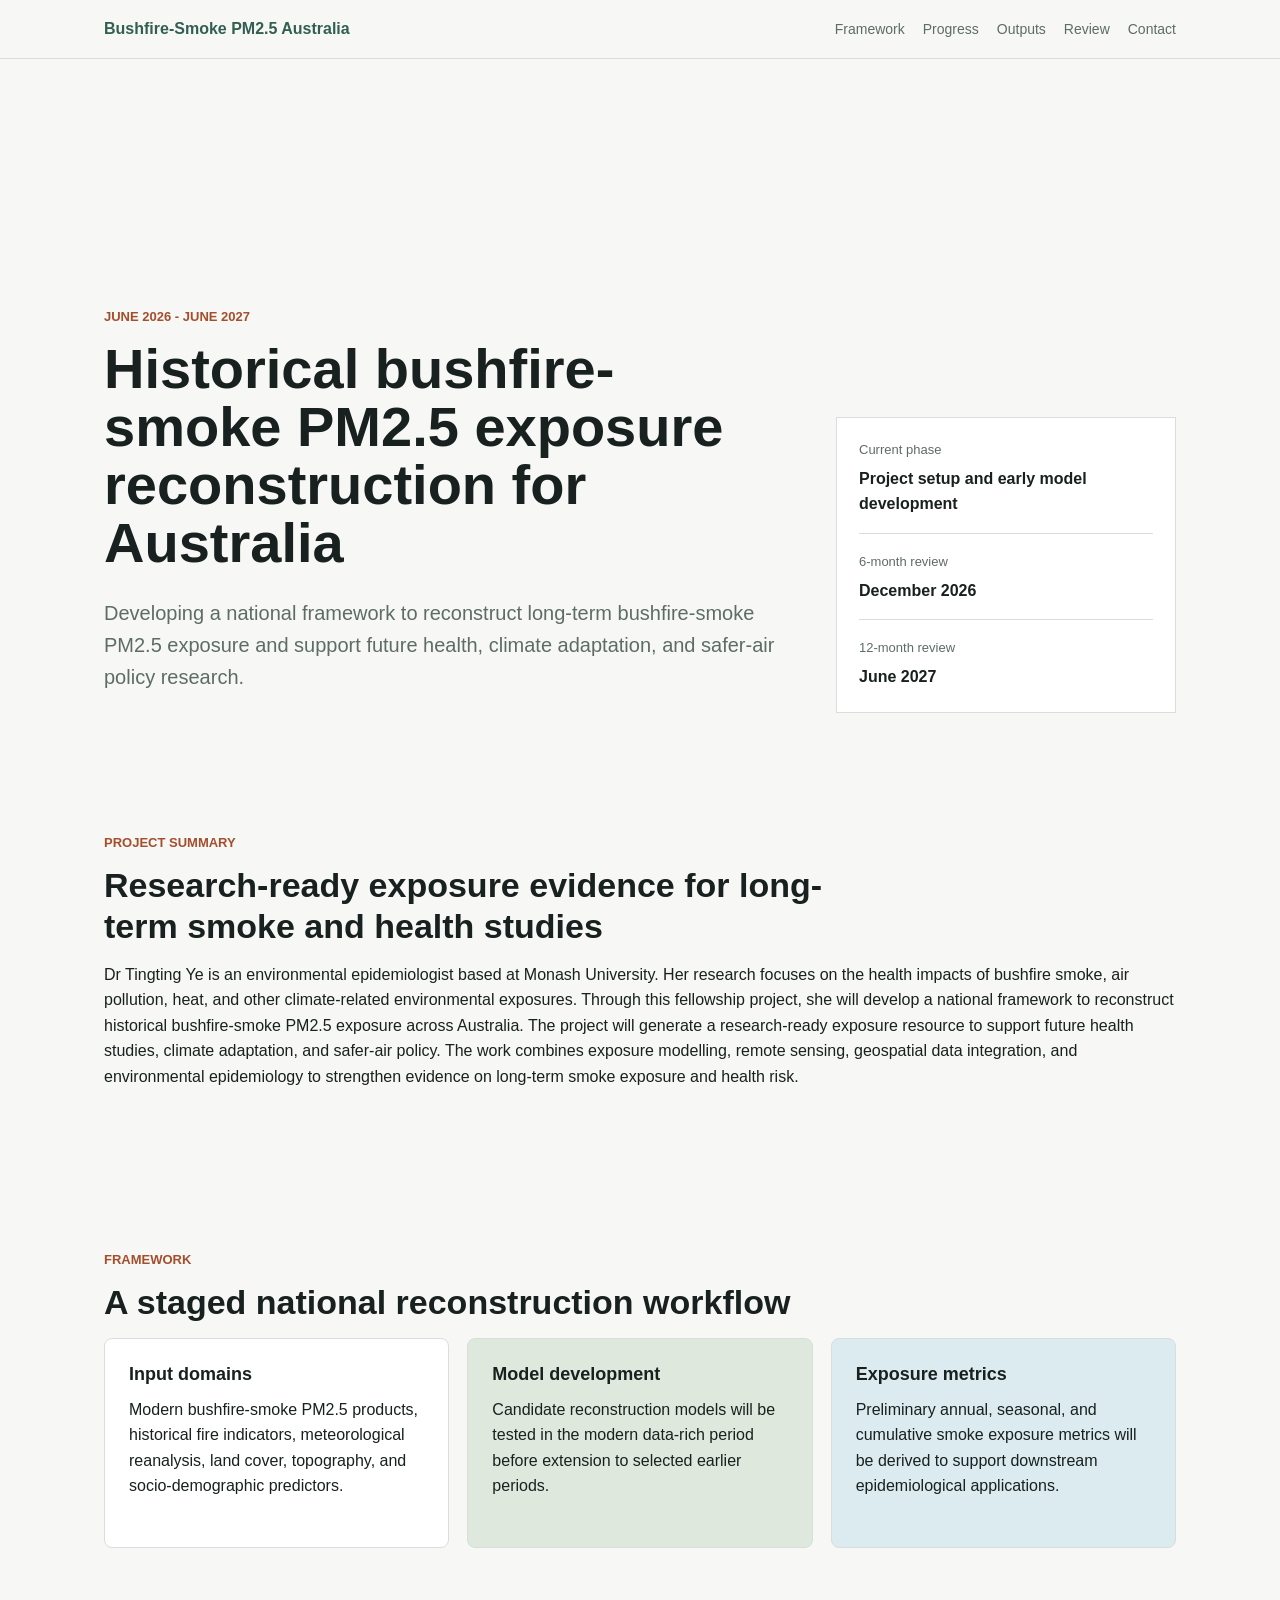
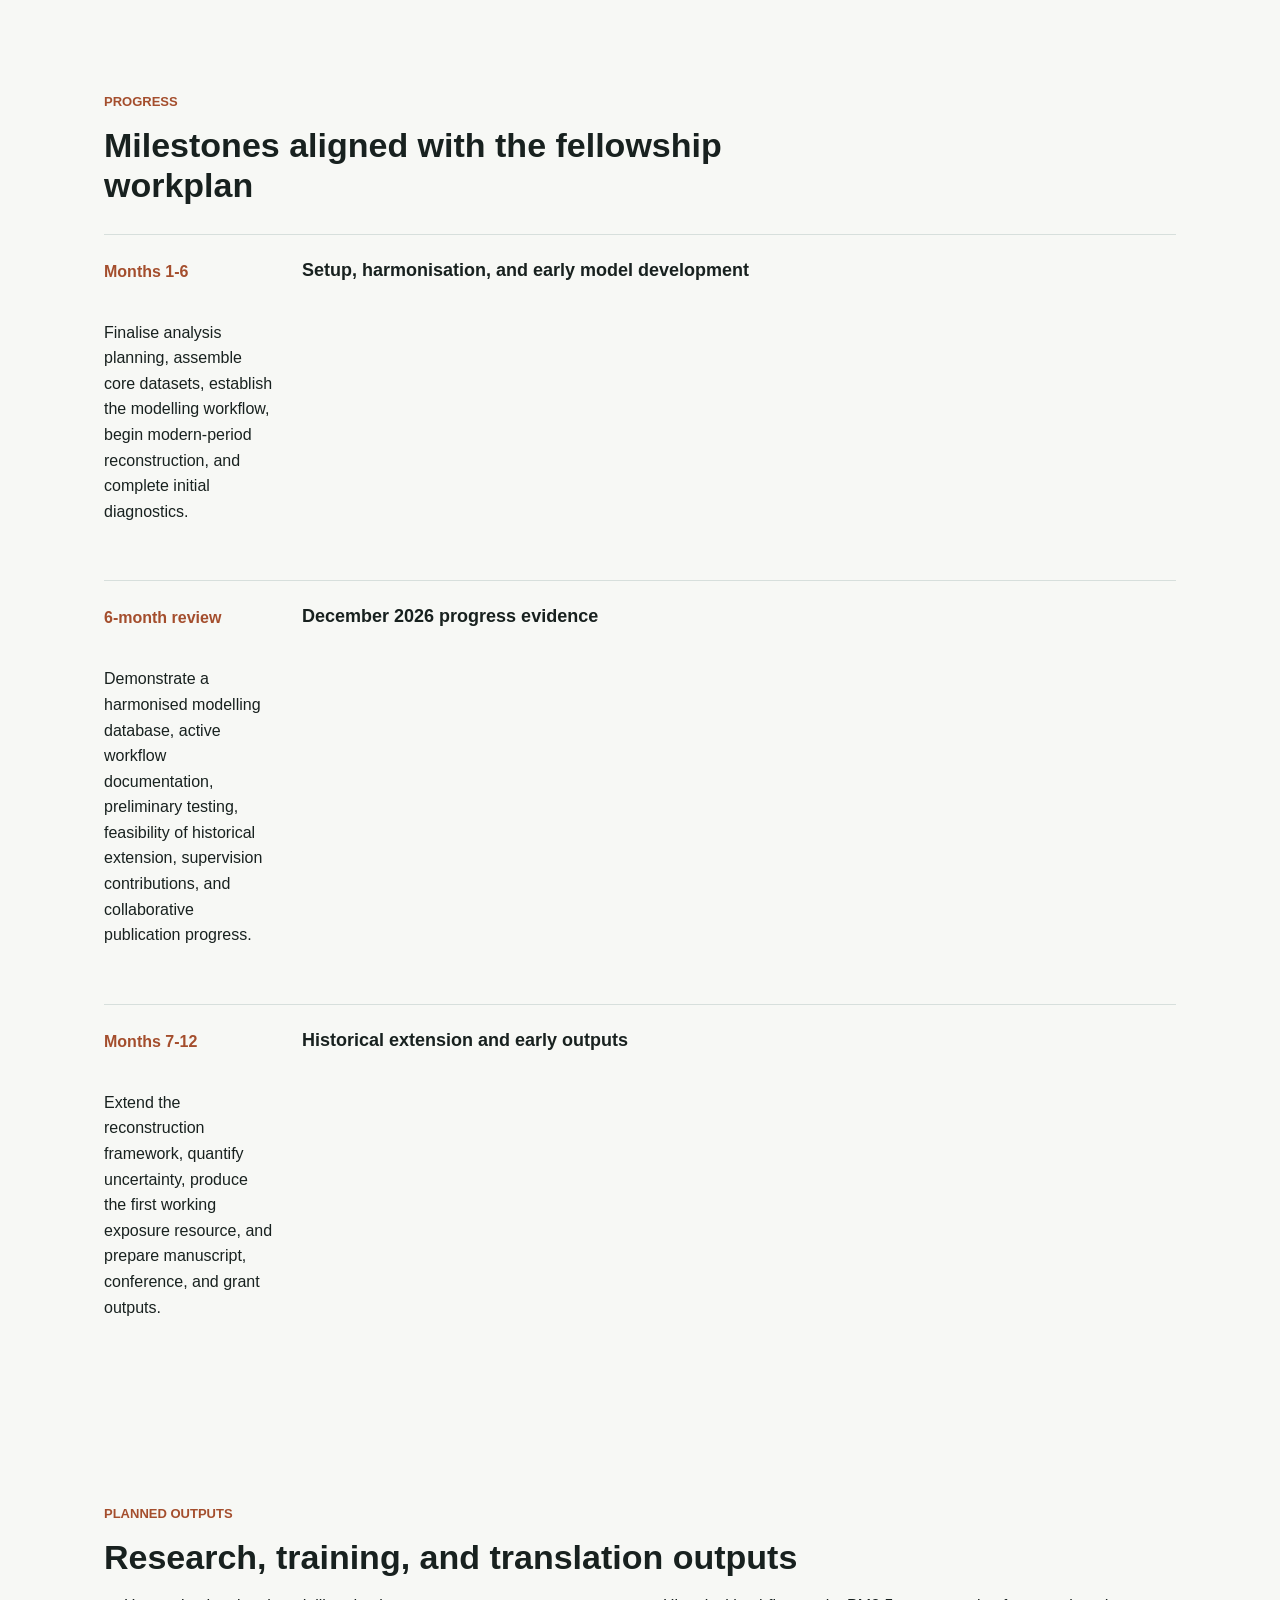
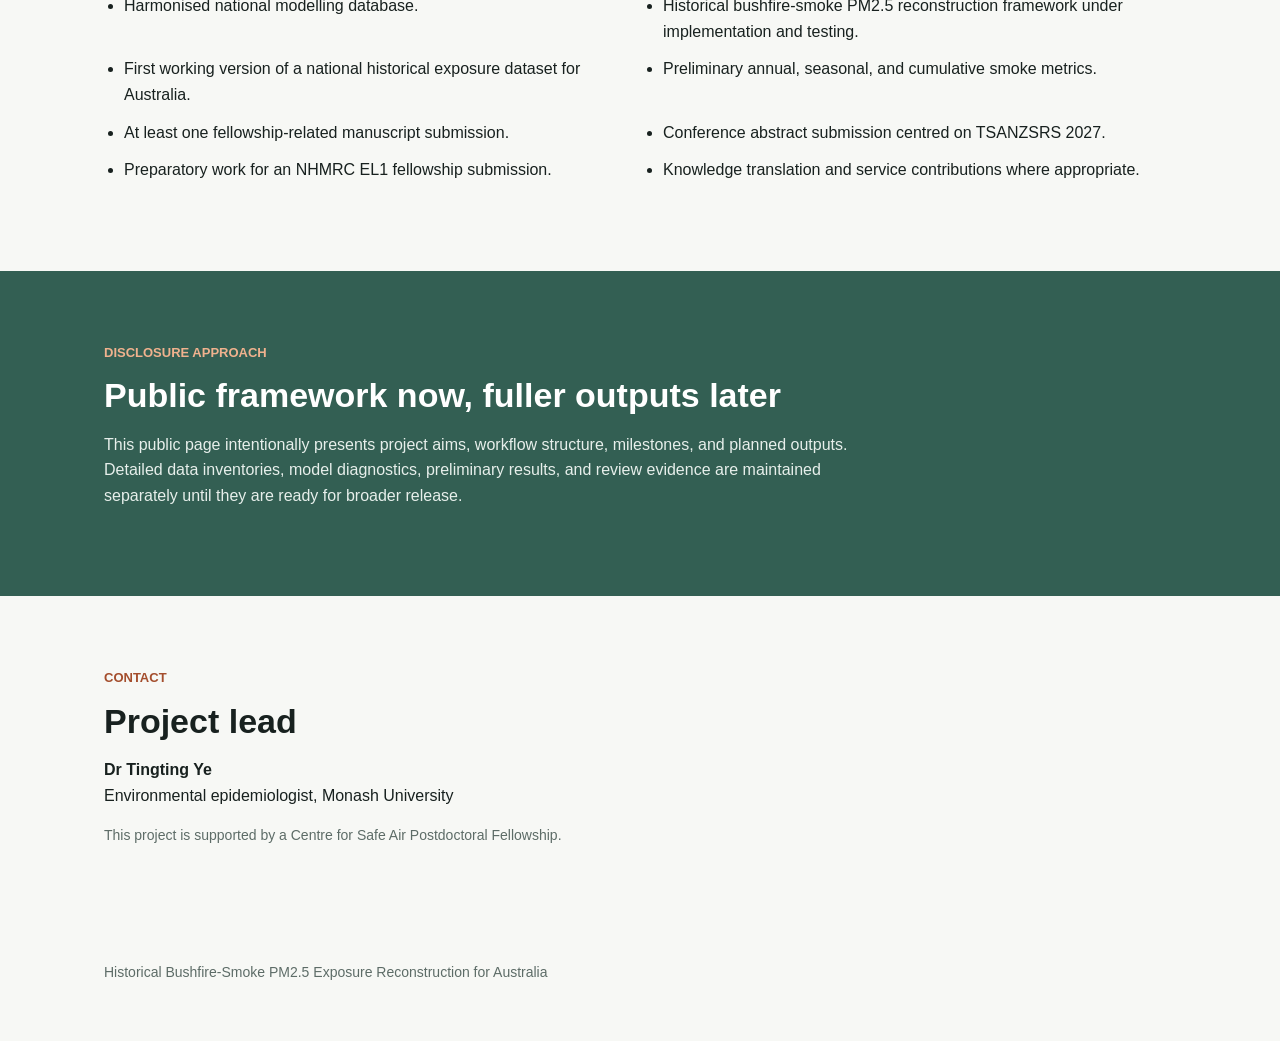
==== index.html @ cd0ac749 "Create project website" ====
<!doctype html>
<html lang="en">
<head>
  <meta charset="utf-8">
  <meta name="viewport" content="width=device-width, initial-scale=1">
  <title>Historical Bushfire-Smoke PM2.5 Exposure Reconstruction for Australia</title>
  <meta name="description" content="A research project developing a national framework for reconstructing historical bushfire-smoke PM2.5 exposure across Australia.">
  <link rel="stylesheet" href="style.css">
</head>
<body>
  <header class="site-header">
    <nav class="nav" aria-label="Main navigation">
      <a class="brand" href="#top">Bushfire-Smoke PM2.5 Australia</a>
      <div class="nav-links">
        <a href="#framework">Framework</a>
        <a href="#progress">Progress</a>
        <a href="#outputs">Outputs</a>
        <a href="#review">Review</a>
        <a href="#contact">Contact</a>
      </div>
    </nav>
  </header>

  <main id="top">
    <section class="hero">
      <div class="hero-copy">
        <p class="eyebrow">June 2026 - June 2027</p>
        <h1>Historical bushfire-smoke PM2.5 exposure reconstruction for Australia</h1>
        <p class="lead">Developing a national framework to reconstruct long-term bushfire-smoke PM2.5 exposure and support future health, climate adaptation, and safer-air policy research.</p>
      </div>
      <aside class="status-panel" aria-label="Project status">
        <div>
          <span class="status-label">Current phase</span>
          <strong>Project setup and early model development</strong>
        </div>
        <div>
          <span class="status-label">6-month review</span>
          <strong>December 2026</strong>
        </div>
        <div>
          <span class="status-label">12-month review</span>
          <strong>June 2027</strong>
        </div>
      </aside>
    </section>

    <section class="section" id="summary">
      <div class="section-heading">
        <p class="eyebrow">Project Summary</p>
        <h2>Research-ready exposure evidence for long-term smoke and health studies</h2>
      </div>
      <p>Dr Tingting Ye is an environmental epidemiologist based at Monash University. Her research focuses on the health impacts of bushfire smoke, air pollution, heat, and other climate-related environmental exposures. Through this fellowship project, she will develop a national framework to reconstruct historical bushfire-smoke PM2.5 exposure across Australia. The project will generate a research-ready exposure resource to support future health studies, climate adaptation, and safer-air policy. The work combines exposure modelling, remote sensing, geospatial data integration, and environmental epidemiology to strengthen evidence on long-term smoke exposure and health risk.</p>
    </section>

    <section class="section split" id="framework">
      <div class="section-heading">
        <p class="eyebrow">Framework</p>
        <h2>A staged national reconstruction workflow</h2>
      </div>
      <div class="grid three">
        <article class="card">
          <h3>Input domains</h3>
          <p>Modern bushfire-smoke PM2.5 products, historical fire indicators, meteorological reanalysis, land cover, topography, and socio-demographic predictors.</p>
        </article>
        <article class="card">
          <h3>Model development</h3>
          <p>Candidate reconstruction models will be tested in the modern data-rich period before extension to selected earlier periods.</p>
        </article>
        <article class="card">
          <h3>Exposure metrics</h3>
          <p>Preliminary annual, seasonal, and cumulative smoke exposure metrics will be derived to support downstream epidemiological applications.</p>
        </article>
      </div>
    </section>

    <section class="section" id="progress">
      <div class="section-heading">
        <p class="eyebrow">Progress</p>
        <h2>Milestones aligned with the fellowship workplan</h2>
      </div>
      <div class="timeline">
        <div class="timeline-item">
          <span>Months 1-6</span>
          <h3>Setup, harmonisation, and early model development</h3>
          <p>Finalise analysis planning, assemble core datasets, establish the modelling workflow, begin modern-period reconstruction, and complete initial diagnostics.</p>
        </div>
        <div class="timeline-item">
          <span>6-month review</span>
          <h3>December 2026 progress evidence</h3>
          <p>Demonstrate a harmonised modelling database, active workflow documentation, preliminary testing, feasibility of historical extension, supervision contributions, and collaborative publication progress.</p>
        </div>
        <div class="timeline-item">
          <span>Months 7-12</span>
          <h3>Historical extension and early outputs</h3>
          <p>Extend the reconstruction framework, quantify uncertainty, produce the first working exposure resource, and prepare manuscript, conference, and grant outputs.</p>
        </div>
      </div>
    </section>

    <section class="section" id="outputs">
      <div class="section-heading">
        <p class="eyebrow">Planned Outputs</p>
        <h2>Research, training, and translation outputs</h2>
      </div>
      <ul class="output-list">
        <li>Harmonised national modelling database.</li>
        <li>Historical bushfire-smoke PM2.5 reconstruction framework under implementation and testing.</li>
        <li>First working version of a national historical exposure dataset for Australia.</li>
        <li>Preliminary annual, seasonal, and cumulative smoke metrics.</li>
        <li>At least one fellowship-related manuscript submission.</li>
        <li>Conference abstract submission centred on TSANZSRS 2027.</li>
        <li>Preparatory work for an NHMRC EL1 fellowship submission.</li>
        <li>Knowledge translation and service contributions where appropriate.</li>
      </ul>
    </section>

    <section class="section notice" id="review">
      <div>
        <p class="eyebrow">Disclosure Approach</p>
        <h2>Public framework now, fuller outputs later</h2>
        <p>This public page intentionally presents project aims, workflow structure, milestones, and planned outputs. Detailed data inventories, model diagnostics, preliminary results, and review evidence are maintained separately until they are ready for broader release.</p>
      </div>
    </section>

    <section class="section" id="contact">
      <div class="section-heading">
        <p class="eyebrow">Contact</p>
        <h2>Project lead</h2>
      </div>
      <p><strong>Dr Tingting Ye</strong><br>Environmental epidemiologist, Monash University</p>
      <p class="small">This project is supported by a Centre for Safe Air Postdoctoral Fellowship.</p>
    </section>
  </main>

  <footer class="footer">
    <p>Historical Bushfire-Smoke PM2.5 Exposure Reconstruction for Australia</p>
  </footer>
</body>
</html>
---- style.css ----
:root {
  --ink: #18211f;
  --muted: #5d6c67;
  --line: #d7dfdc;
  --paper: #f7f8f5;
  --white: #ffffff;
  --moss: #335f53;
  --rust: #a44e2d;
  --sky: #dcebef;
  --sage: #dfe8dc;
}

* {
  box-sizing: border-box;
}

html {
  scroll-behavior: smooth;
}

body {
  margin: 0;
  font-family: Arial, Helvetica, sans-serif;
  color: var(--ink);
  background: var(--paper);
  line-height: 1.6;
}

a {
  color: inherit;
  text-decoration: none;
}

.site-header {
  position: sticky;
  top: 0;
  z-index: 10;
  background: rgba(247, 248, 245, 0.94);
  border-bottom: 1px solid var(--line);
}

.nav {
  max-width: 1120px;
  margin: 0 auto;
  padding: 16px 24px;
  display: flex;
  align-items: center;
  justify-content: space-between;
  gap: 24px;
}

.brand {
  font-weight: 700;
  color: var(--moss);
}

.nav-links {
  display: flex;
  gap: 18px;
  color: var(--muted);
  font-size: 14px;
}

.nav-links a:hover {
  color: var(--ink);
}

.hero {
  max-width: 1120px;
  min-height: 78vh;
  margin: 0 auto;
  padding: 96px 24px 48px;
  display: grid;
  grid-template-columns: minmax(0, 1fr) 340px;
  gap: 48px;
  align-items: end;
}

.hero-copy {
  max-width: 760px;
}

.eyebrow {
  margin: 0 0 12px;
  color: var(--rust);
  font-size: 13px;
  font-weight: 700;
  letter-spacing: 0;
  text-transform: uppercase;
}

h1,
h2,
h3,
p {
  margin-top: 0;
}

h1 {
  margin-bottom: 24px;
  font-size: 56px;
  line-height: 1.04;
  letter-spacing: 0;
}

h2 {
  margin-bottom: 16px;
  font-size: 34px;
  line-height: 1.18;
  letter-spacing: 0;
}

h3 {
  margin-bottom: 10px;
  font-size: 18px;
  line-height: 1.28;
  letter-spacing: 0;
}

.lead {
  max-width: 720px;
  color: var(--muted);
  font-size: 20px;
}

.status-panel {
  border: 1px solid var(--line);
  background: var(--white);
  padding: 22px;
  display: grid;
  gap: 18px;
}

.status-panel div {
  padding-bottom: 16px;
  border-bottom: 1px solid var(--line);
}

.status-panel div:last-child {
  padding-bottom: 0;
  border-bottom: 0;
}

.status-label {
  display: block;
  margin-bottom: 5px;
  color: var(--muted);
  font-size: 13px;
}

.section {
  max-width: 1120px;
  margin: 0 auto;
  padding: 72px 24px;
}

.section-heading {
  max-width: 720px;
}

.grid {
  display: grid;
  gap: 18px;
}

.three {
  grid-template-columns: repeat(3, minmax(0, 1fr));
}

.card {
  min-height: 210px;
  padding: 24px;
  background: var(--white);
  border: 1px solid var(--line);
  border-radius: 8px;
}

.card:nth-child(2) {
  background: var(--sage);
}

.card:nth-child(3) {
  background: var(--sky);
}

.timeline {
  display: grid;
  gap: 16px;
  margin-top: 28px;
}

.timeline-item {
  display: grid;
  grid-template-columns: 170px minmax(0, 1fr);
  gap: 28px;
  padding: 24px 0;
  border-top: 1px solid var(--line);
}

.timeline-item span {
  color: var(--rust);
  font-weight: 700;
}

.output-list {
  display: grid;
  grid-template-columns: repeat(2, minmax(0, 1fr));
  gap: 12px 26px;
  padding-left: 20px;
}

.notice {
  max-width: none;
  background: var(--moss);
  color: var(--white);
}

.notice > div {
  max-width: 1120px;
  margin: 0 auto;
  padding: 0 24px;
}

.notice .eyebrow {
  color: #f0b28e;
}

.notice p {
  max-width: 760px;
  color: #e7efeb;
}

.small {
  color: var(--muted);
  font-size: 14px;
}

.footer {
  max-width: 1120px;
  margin: 0 auto;
  padding: 28px 24px 44px;
  color: var(--muted);
  font-size: 14px;
}

@media (max-width: 820px) {
  .nav {
    align-items: flex-start;
    flex-direction: column;
  }

  .nav-links {
    flex-wrap: wrap;
  }

  .hero {
    min-height: auto;
    grid-template-columns: 1fr;
    padding-top: 64px;
  }

  h1 {
    font-size: 38px;
  }

  h2 {
    font-size: 28px;
  }

  .lead {
    font-size: 18px;
  }

  .three,
  .output-list {
    grid-template-columns: 1fr;
  }

  .timeline-item {
    grid-template-columns: 1fr;
    gap: 8px;
  }
}
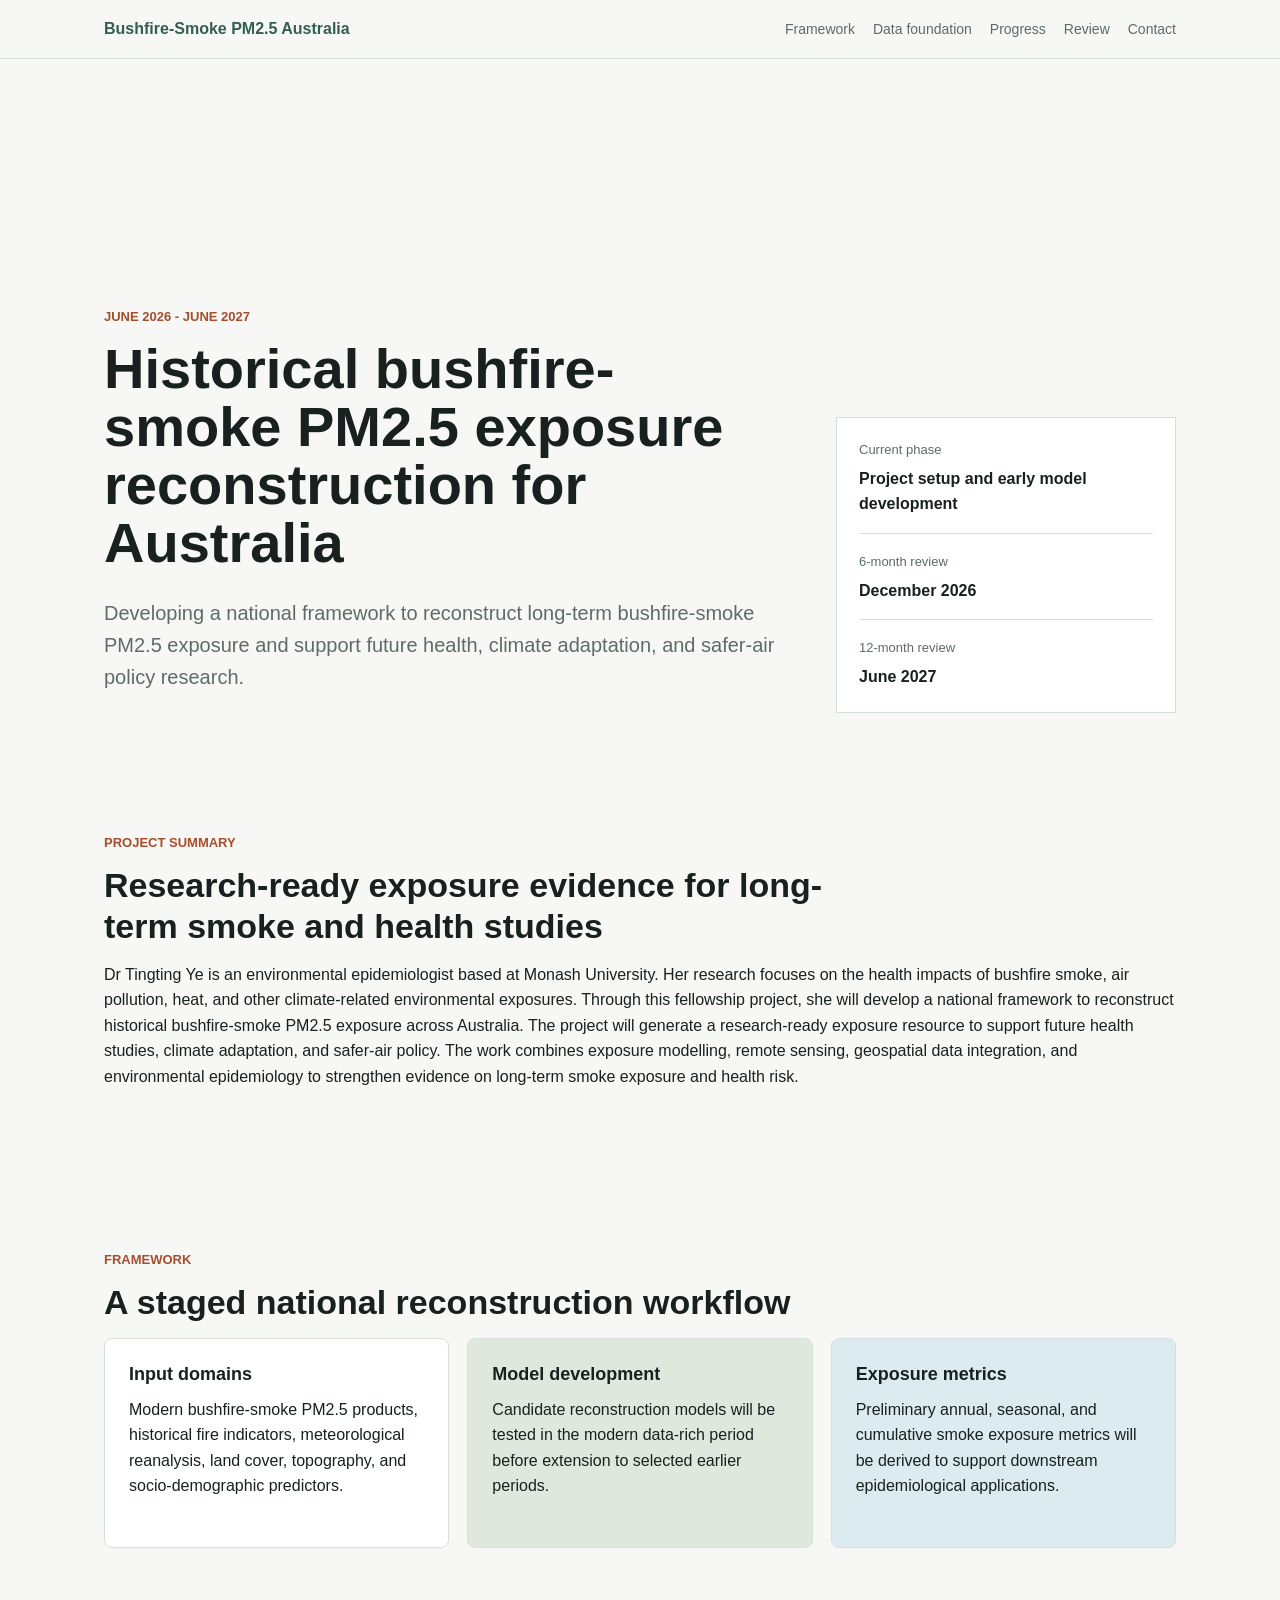
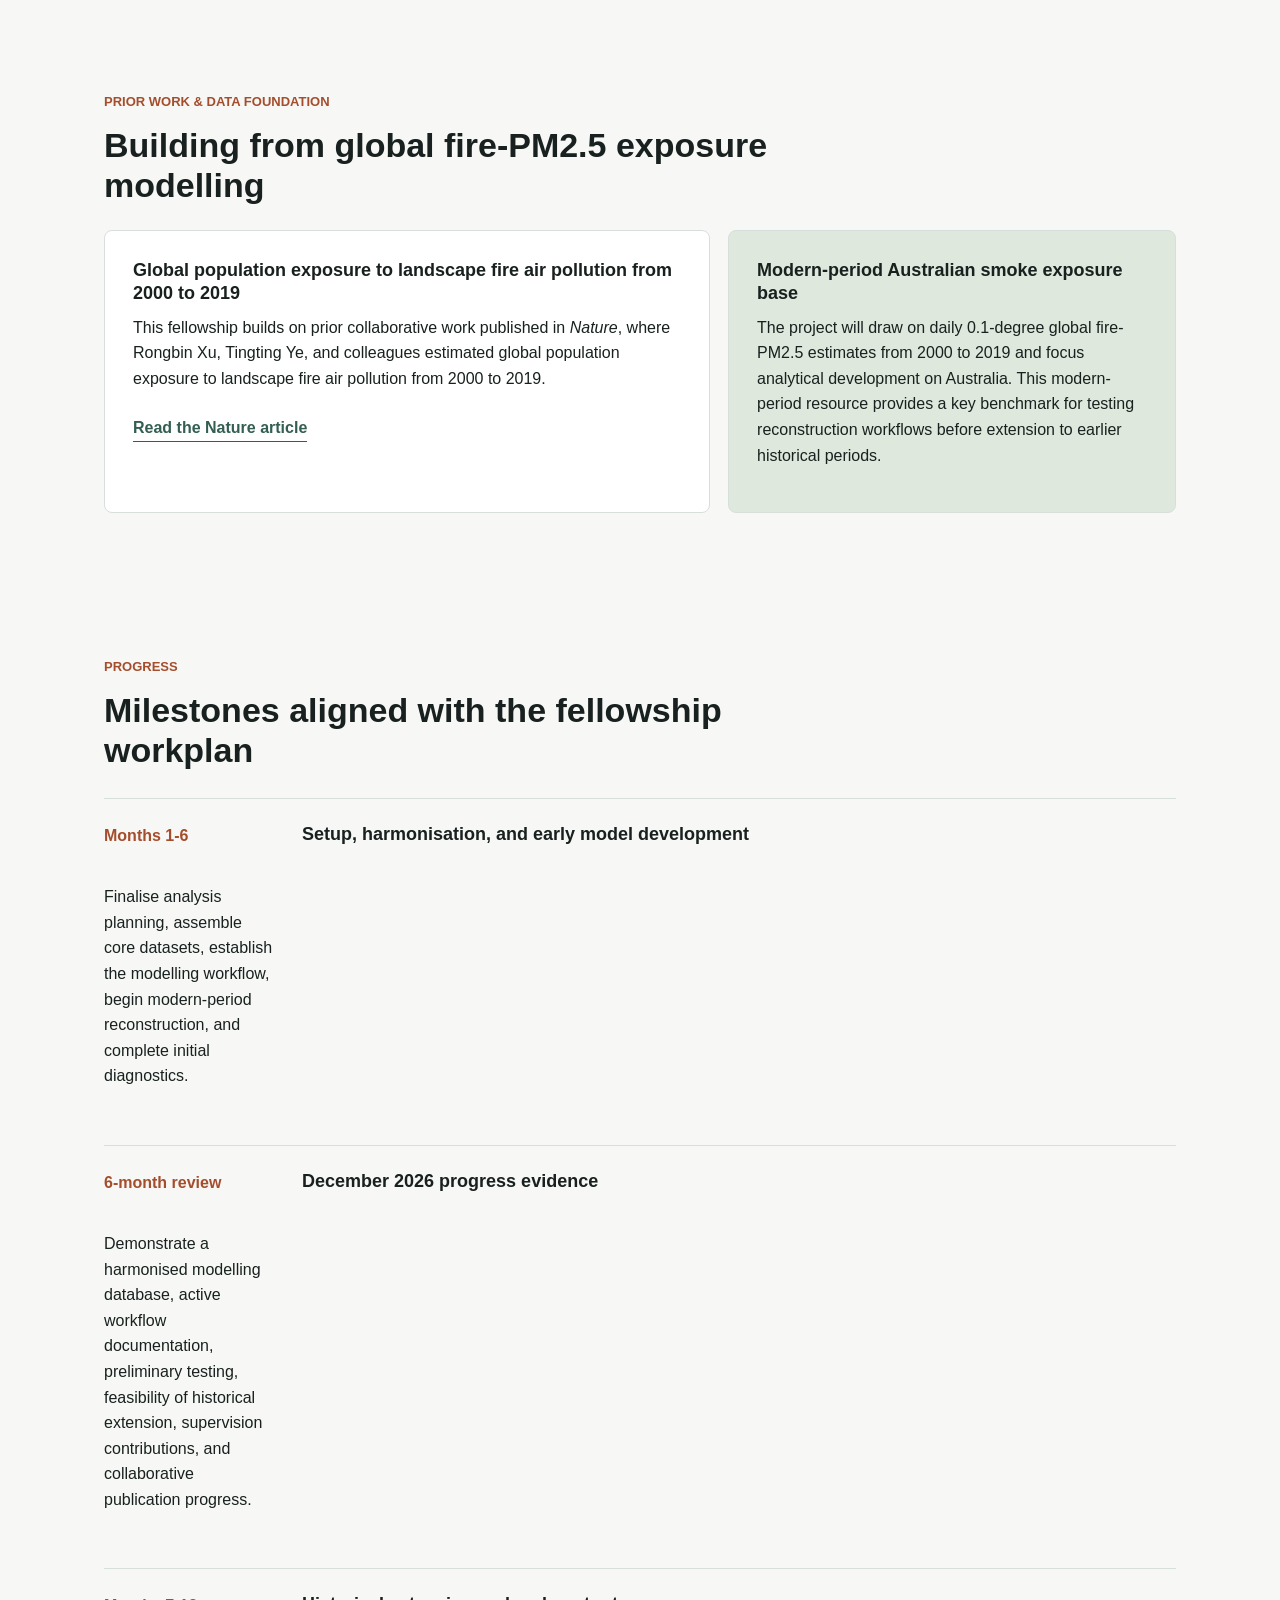
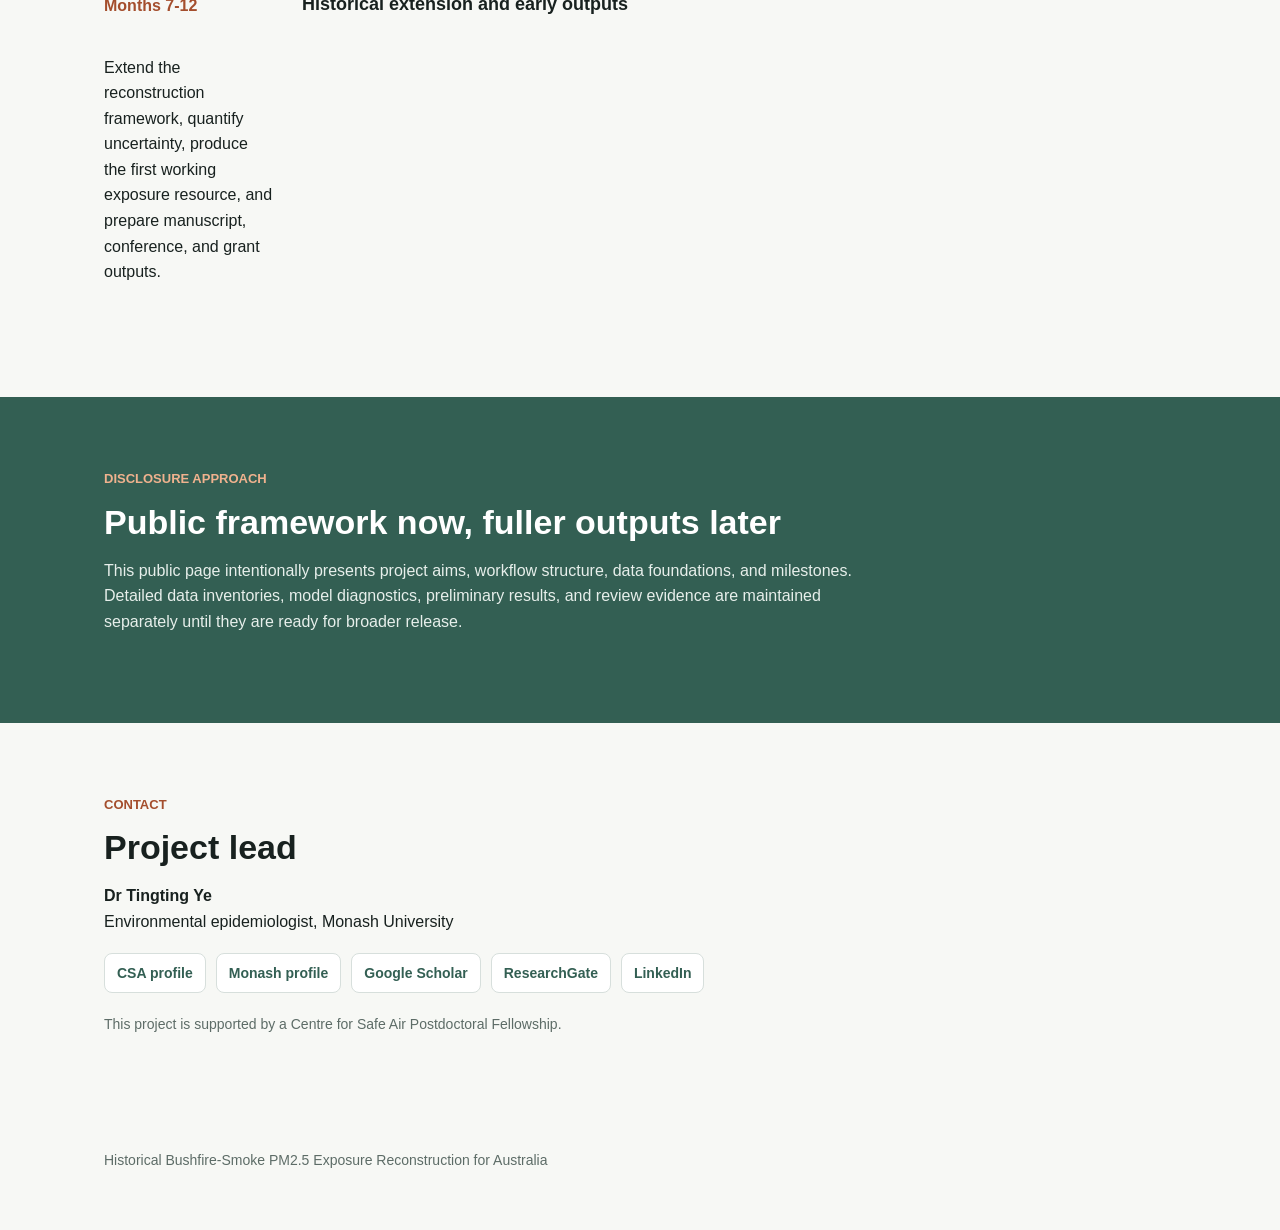
==== commit 7f1a126c: "Add data foundation and profile links" ====
--- a/index.html
+++ b/index.html
@@ -13,8 +13,8 @@
       <a class="brand" href="#top">Bushfire-Smoke PM2.5 Australia</a>
       <div class="nav-links">
         <a href="#framework">Framework</a>
+        <a href="#data-foundation">Data foundation</a>
         <a href="#progress">Progress</a>
-        <a href="#outputs">Outputs</a>
         <a href="#review">Review</a>
         <a href="#contact">Contact</a>
       </div>
@@ -73,6 +73,24 @@
       </div>
     </section>
 
+    <section class="section" id="data-foundation">
+      <div class="section-heading">
+        <p class="eyebrow">Prior Work & Data Foundation</p>
+        <h2>Building from global fire-PM2.5 exposure modelling</h2>
+      </div>
+      <div class="foundation-layout">
+        <article class="feature-card">
+          <h3>Global population exposure to landscape fire air pollution from 2000 to 2019</h3>
+          <p>This fellowship builds on prior collaborative work published in <em>Nature</em>, where Rongbin Xu, Tingting Ye, and colleagues estimated global population exposure to landscape fire air pollution from 2000 to 2019.</p>
+          <a class="text-link" href="https://www.nature.com/articles/s41586-023-06398-6">Read the Nature article</a>
+        </article>
+        <article class="feature-card muted-card">
+          <h3>Modern-period Australian smoke exposure base</h3>
+          <p>The project will draw on daily 0.1-degree global fire-PM2.5 estimates from 2000 to 2019 and focus analytical development on Australia. This modern-period resource provides a key benchmark for testing reconstruction workflows before extension to earlier historical periods.</p>
+        </article>
+      </div>
+    </section>
+
     <section class="section" id="progress">
       <div class="section-heading">
         <p class="eyebrow">Progress</p>
@@ -97,28 +115,11 @@
       </div>
     </section>
 
-    <section class="section" id="outputs">
-      <div class="section-heading">
-        <p class="eyebrow">Planned Outputs</p>
-        <h2>Research, training, and translation outputs</h2>
-      </div>
-      <ul class="output-list">
-        <li>Harmonised national modelling database.</li>
-        <li>Historical bushfire-smoke PM2.5 reconstruction framework under implementation and testing.</li>
-        <li>First working version of a national historical exposure dataset for Australia.</li>
-        <li>Preliminary annual, seasonal, and cumulative smoke metrics.</li>
-        <li>At least one fellowship-related manuscript submission.</li>
-        <li>Conference abstract submission centred on TSANZSRS 2027.</li>
-        <li>Preparatory work for an NHMRC EL1 fellowship submission.</li>
-        <li>Knowledge translation and service contributions where appropriate.</li>
-      </ul>
-    </section>
-
     <section class="section notice" id="review">
       <div>
         <p class="eyebrow">Disclosure Approach</p>
         <h2>Public framework now, fuller outputs later</h2>
-        <p>This public page intentionally presents project aims, workflow structure, milestones, and planned outputs. Detailed data inventories, model diagnostics, preliminary results, and review evidence are maintained separately until they are ready for broader release.</p>
+        <p>This public page intentionally presents project aims, workflow structure, data foundations, and milestones. Detailed data inventories, model diagnostics, preliminary results, and review evidence are maintained separately until they are ready for broader release.</p>
       </div>
     </section>
 
@@ -128,6 +129,13 @@
         <h2>Project lead</h2>
       </div>
       <p><strong>Dr Tingting Ye</strong><br>Environmental epidemiologist, Monash University</p>
+      <div class="profile-links" aria-label="Profile links">
+        <a href="https://safeair.org.au/person/tingting-ye/">CSA profile</a>
+        <a href="https://research.monash.edu/en/persons/tingting-ye/">Monash profile</a>
+        <a href="https://scholar.google.com/citations?user=tIKGCckAAAAJ">Google Scholar</a>
+        <a href="https://www.researchgate.net/profile/Tingting-Ye-3">ResearchGate</a>
+        <a href="https://www.linkedin.com/in/tingting-ye-59881876/">LinkedIn</a>
+      </div>
       <p class="small">This project is supported by a Centre for Safe Air Postdoctoral Fellowship.</p>
     </section>
   </main>
--- a/style.css
+++ b/style.css
@@ -183,6 +183,32 @@
   background: var(--sky);
 }
 
+.foundation-layout {
+  display: grid;
+  grid-template-columns: minmax(0, 1.15fr) minmax(0, 0.85fr);
+  gap: 18px;
+  margin-top: 24px;
+}
+
+.feature-card {
+  padding: 28px;
+  background: var(--white);
+  border: 1px solid var(--line);
+  border-radius: 8px;
+}
+
+.muted-card {
+  background: var(--sage);
+}
+
+.text-link {
+  display: inline-block;
+  margin-top: 8px;
+  color: var(--moss);
+  font-weight: 700;
+  border-bottom: 1px solid currentColor;
+}
+
 .timeline {
   display: grid;
   gap: 16px;
@@ -202,13 +228,6 @@
   font-weight: 700;
 }
 
-.output-list {
-  display: grid;
-  grid-template-columns: repeat(2, minmax(0, 1fr));
-  gap: 12px 26px;
-  padding-left: 20px;
-}
-
 .notice {
   max-width: none;
   background: var(--moss);
@@ -235,6 +254,27 @@
   font-size: 14px;
 }
 
+.profile-links {
+  display: flex;
+  flex-wrap: wrap;
+  gap: 10px;
+  margin: 18px 0 20px;
+}
+
+.profile-links a {
+  padding: 8px 12px;
+  color: var(--moss);
+  background: var(--white);
+  border: 1px solid var(--line);
+  border-radius: 8px;
+  font-size: 14px;
+  font-weight: 700;
+}
+
+.profile-links a:hover {
+  border-color: var(--moss);
+}
+
 .footer {
   max-width: 1120px;
   margin: 0 auto;
@@ -272,7 +312,7 @@
   }
 
   .three,
-  .output-list {
+  .foundation-layout {
     grid-template-columns: 1fr;
   }
 
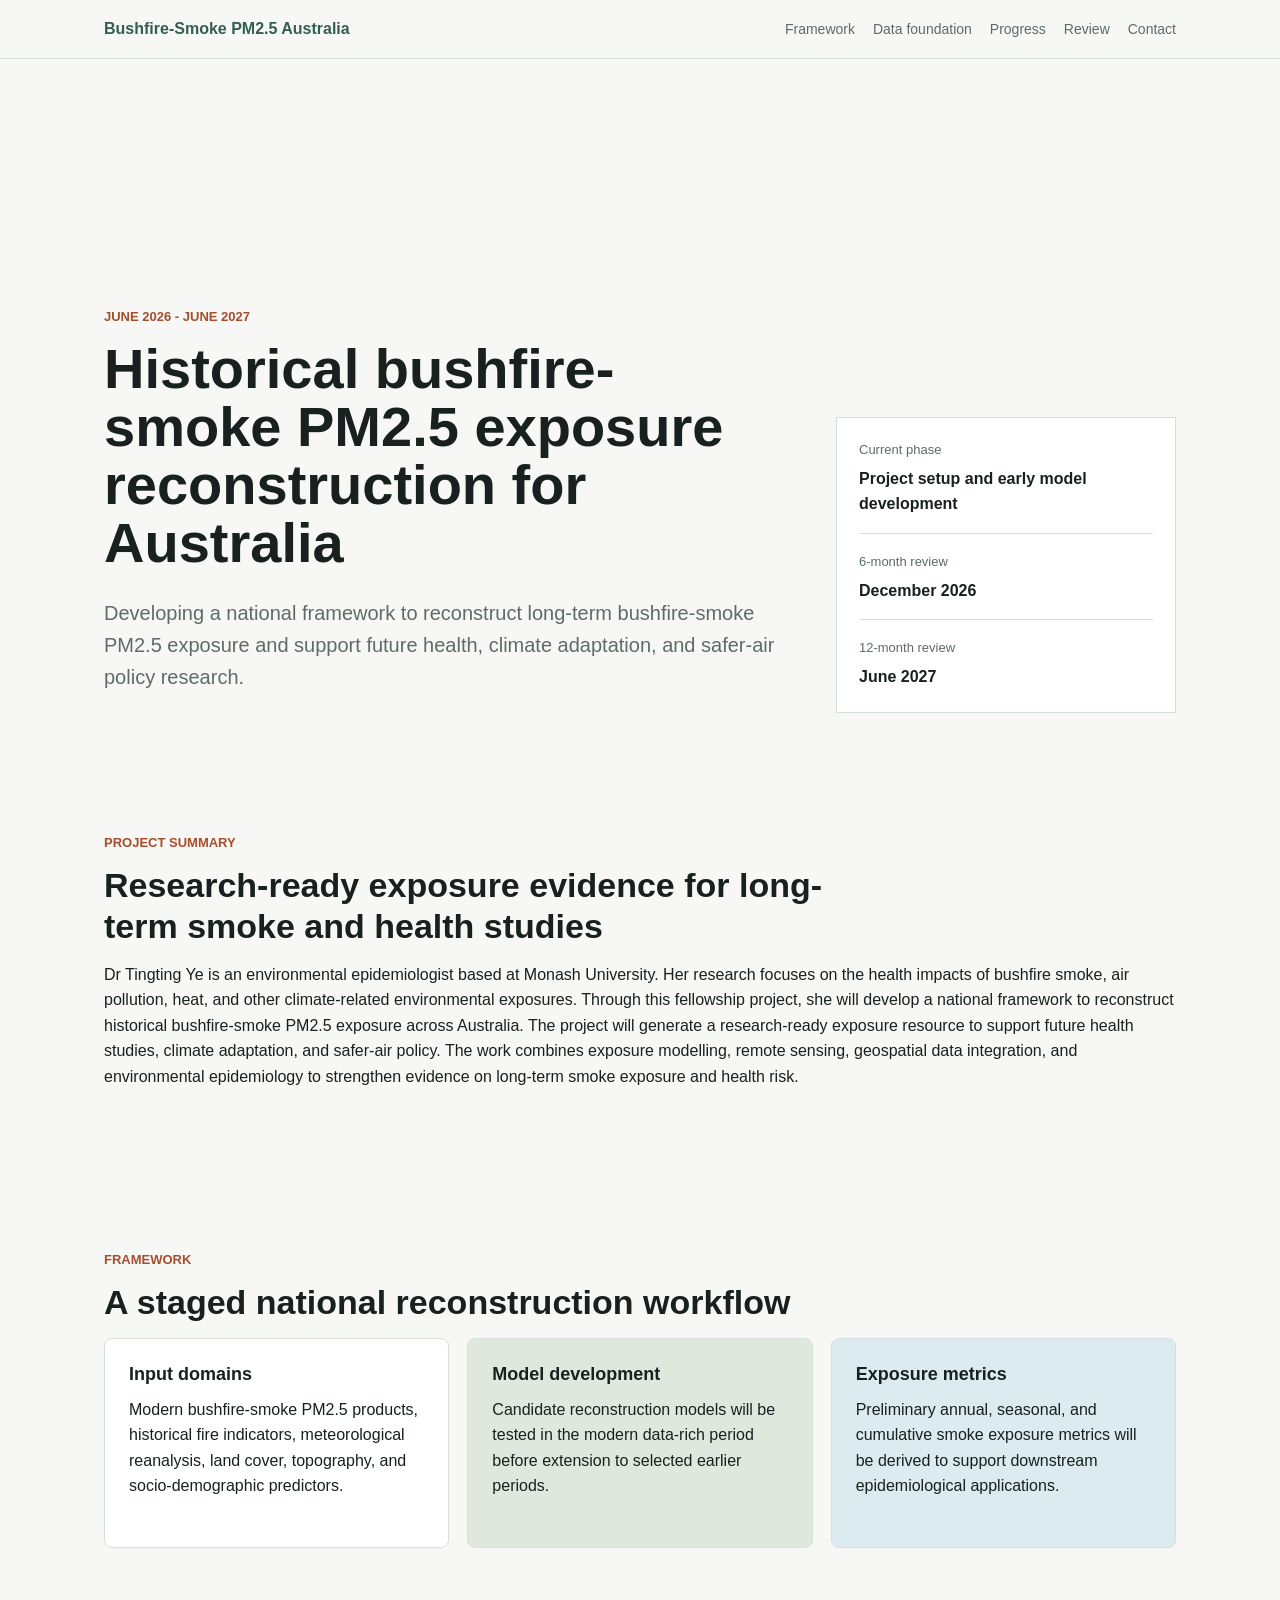
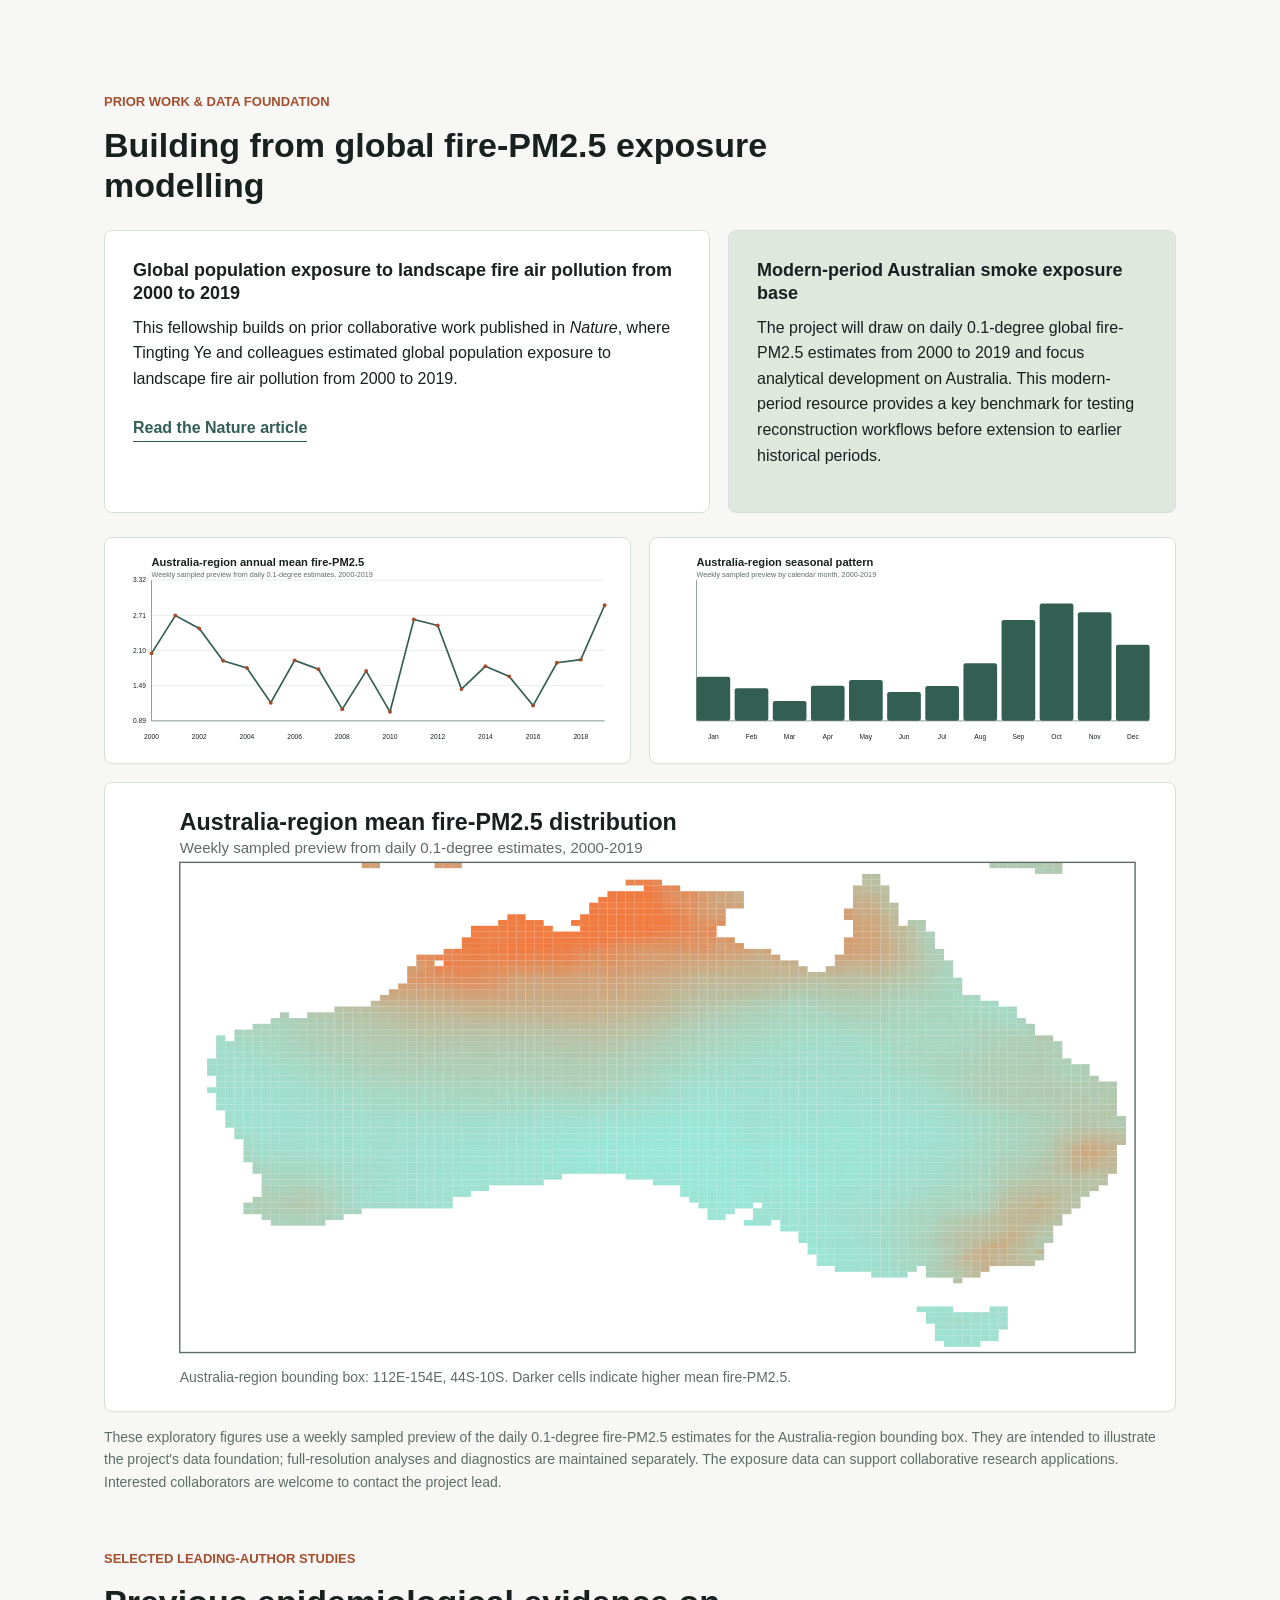
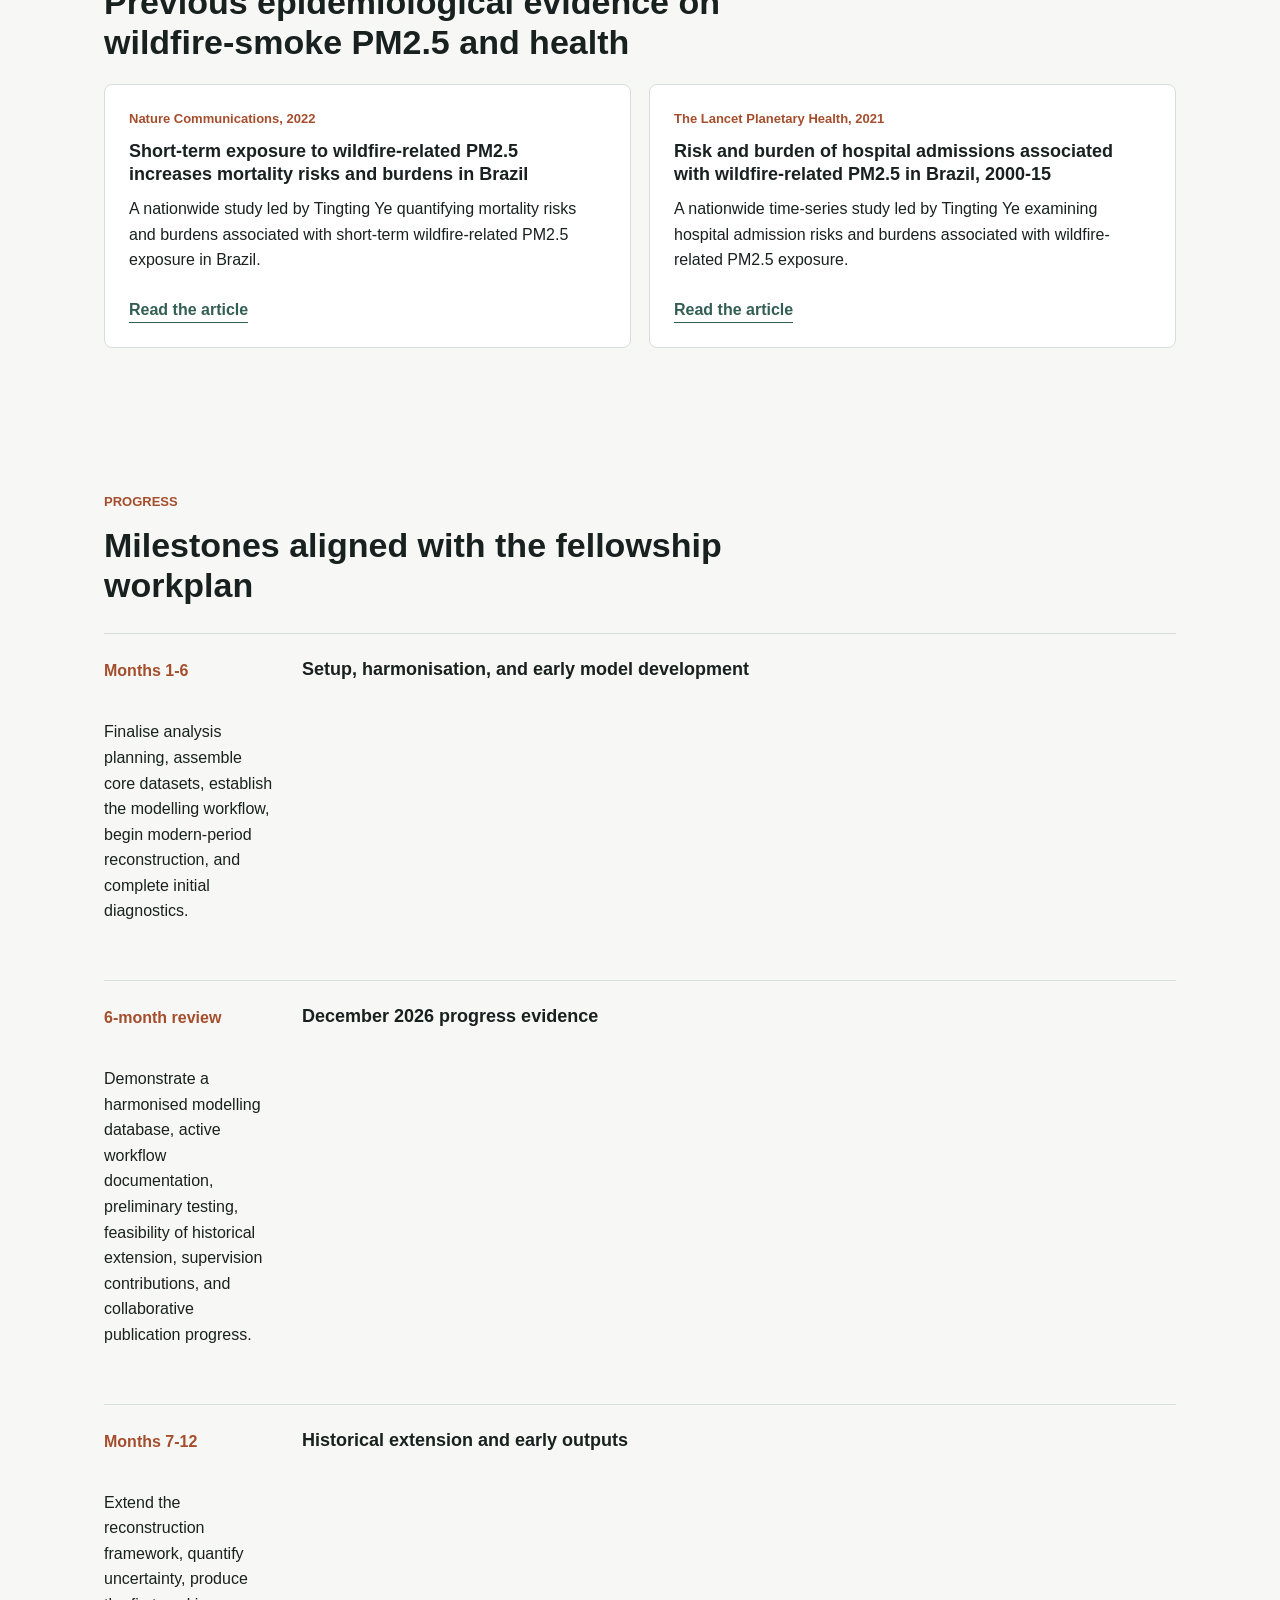
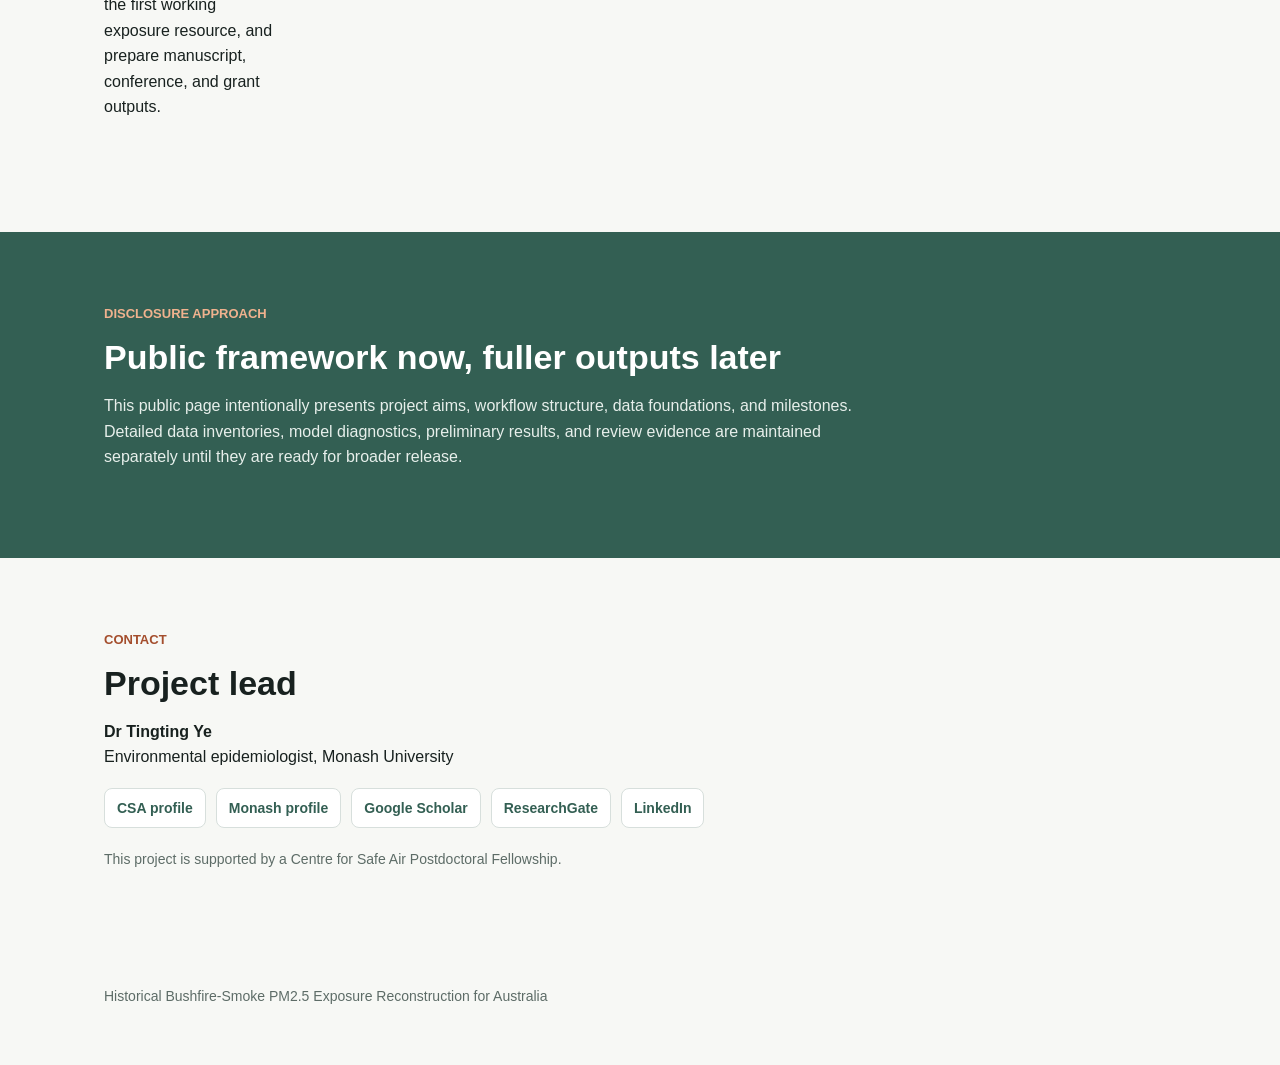
==== commit 1bab82e2: "Enhance data foundation section" ====
--- a/index.html
+++ b/index.html
@@ -81,12 +81,43 @@
       <div class="foundation-layout">
         <article class="feature-card">
           <h3>Global population exposure to landscape fire air pollution from 2000 to 2019</h3>
-          <p>This fellowship builds on prior collaborative work published in <em>Nature</em>, where Rongbin Xu, Tingting Ye, and colleagues estimated global population exposure to landscape fire air pollution from 2000 to 2019.</p>
+          <p>This fellowship builds on prior collaborative work published in <em>Nature</em>, where Tingting Ye and colleagues estimated global population exposure to landscape fire air pollution from 2000 to 2019.</p>
           <a class="text-link" href="https://www.nature.com/articles/s41586-023-06398-6">Read the Nature article</a>
         </article>
         <article class="feature-card muted-card">
           <h3>Modern-period Australian smoke exposure base</h3>
           <p>The project will draw on daily 0.1-degree global fire-PM2.5 estimates from 2000 to 2019 and focus analytical development on Australia. This modern-period resource provides a key benchmark for testing reconstruction workflows before extension to earlier historical periods.</p>
+        </article>
+      </div>
+      <div class="chart-grid" aria-label="Australian fire-PM2.5 exploratory preview charts">
+        <figure>
+          <img src="assets/australia_fire_pm25_annual.svg" alt="Annual mean fire-PM2.5 trend for Australia-region weekly sampled preview from 2000 to 2019">
+        </figure>
+        <figure>
+          <img src="assets/australia_fire_pm25_monthly.svg" alt="Seasonal pattern of Australia-region fire-PM2.5 weekly sampled preview">
+        </figure>
+        <figure class="wide-figure">
+          <img src="assets/australia_fire_pm25_map.svg" alt="Spatial distribution of mean Australia-region fire-PM2.5 weekly sampled preview from 2000 to 2019">
+        </figure>
+      </div>
+      <p class="small">These exploratory figures use a weekly sampled preview of the daily 0.1-degree fire-PM2.5 estimates for the Australia-region bounding box. They are intended to illustrate the project's data foundation; full-resolution analyses and diagnostics are maintained separately. The exposure data can support collaborative research applications. Interested collaborators are welcome to contact the project lead.</p>
+
+      <div class="section-heading publication-heading">
+        <p class="eyebrow">Selected Leading-Author Studies</p>
+        <h2>Previous epidemiological evidence on wildfire-smoke PM2.5 and health</h2>
+      </div>
+      <div class="publication-list">
+        <article class="publication-card">
+          <span>Nature Communications, 2022</span>
+          <h3>Short-term exposure to wildfire-related PM2.5 increases mortality risks and burdens in Brazil</h3>
+          <p>A nationwide study led by Tingting Ye quantifying mortality risks and burdens associated with short-term wildfire-related PM2.5 exposure in Brazil.</p>
+          <a class="text-link" href="https://www.nature.com/articles/s41467-022-35326-x">Read the article</a>
+        </article>
+        <article class="publication-card">
+          <span>The Lancet Planetary Health, 2021</span>
+          <h3>Risk and burden of hospital admissions associated with wildfire-related PM2.5 in Brazil, 2000-15</h3>
+          <p>A nationwide time-series study led by Tingting Ye examining hospital admission risks and burdens associated with wildfire-related PM2.5 exposure.</p>
+          <a class="text-link" href="https://www.thelancet.com/journals/lanplh/article/PIIS2542-5196(21)00173-X/fulltext">Read the article</a>
         </article>
       </div>
     </section>
@@ -132,9 +163,9 @@
       <div class="profile-links" aria-label="Profile links">
         <a href="https://safeair.org.au/person/tingting-ye/">CSA profile</a>
         <a href="https://research.monash.edu/en/persons/tingting-ye/">Monash profile</a>
-        <a href="https://scholar.google.com/citations?user=tIKGCckAAAAJ">Google Scholar</a>
+        <a href="https://scholar.google.com/citations?user=IUh9rCUAAAAJ&hl=en">Google Scholar</a>
         <a href="https://www.researchgate.net/profile/Tingting-Ye-3">ResearchGate</a>
-        <a href="https://www.linkedin.com/in/tingting-ye-59881876/">LinkedIn</a>
+        <a href="https://www.linkedin.com/in/tingting-ye-783b5434b/">LinkedIn</a>
       </div>
       <p class="small">This project is supported by a Centre for Safe Air Postdoctoral Fellowship.</p>
     </section>
--- a/style.css
+++ b/style.css
@@ -209,6 +209,58 @@
   border-bottom: 1px solid currentColor;
 }
 
+.chart-grid {
+  display: grid;
+  grid-template-columns: repeat(2, minmax(0, 1fr));
+  gap: 18px;
+  margin: 24px 0 14px;
+}
+
+.chart-grid figure {
+  margin: 0;
+  padding: 12px;
+  background: var(--white);
+  border: 1px solid var(--line);
+  border-radius: 8px;
+}
+
+.chart-grid img {
+  display: block;
+  width: 100%;
+  height: auto;
+}
+
+.wide-figure {
+  grid-column: 1 / -1;
+}
+
+.publication-heading {
+  margin-top: 56px;
+}
+
+.publication-list {
+  display: grid;
+  grid-template-columns: repeat(2, minmax(0, 1fr));
+  gap: 18px;
+  margin-top: 22px;
+}
+
+.publication-card {
+  min-height: 250px;
+  padding: 24px;
+  background: var(--white);
+  border: 1px solid var(--line);
+  border-radius: 8px;
+}
+
+.publication-card span {
+  display: block;
+  margin-bottom: 10px;
+  color: var(--rust);
+  font-size: 13px;
+  font-weight: 700;
+}
+
 .timeline {
   display: grid;
   gap: 16px;
@@ -312,8 +364,14 @@
   }
 
   .three,
-  .foundation-layout {
+  .foundation-layout,
+  .chart-grid,
+  .publication-list {
     grid-template-columns: 1fr;
+  }
+
+  .wide-figure {
+    grid-column: auto;
   }
 
   .timeline-item {
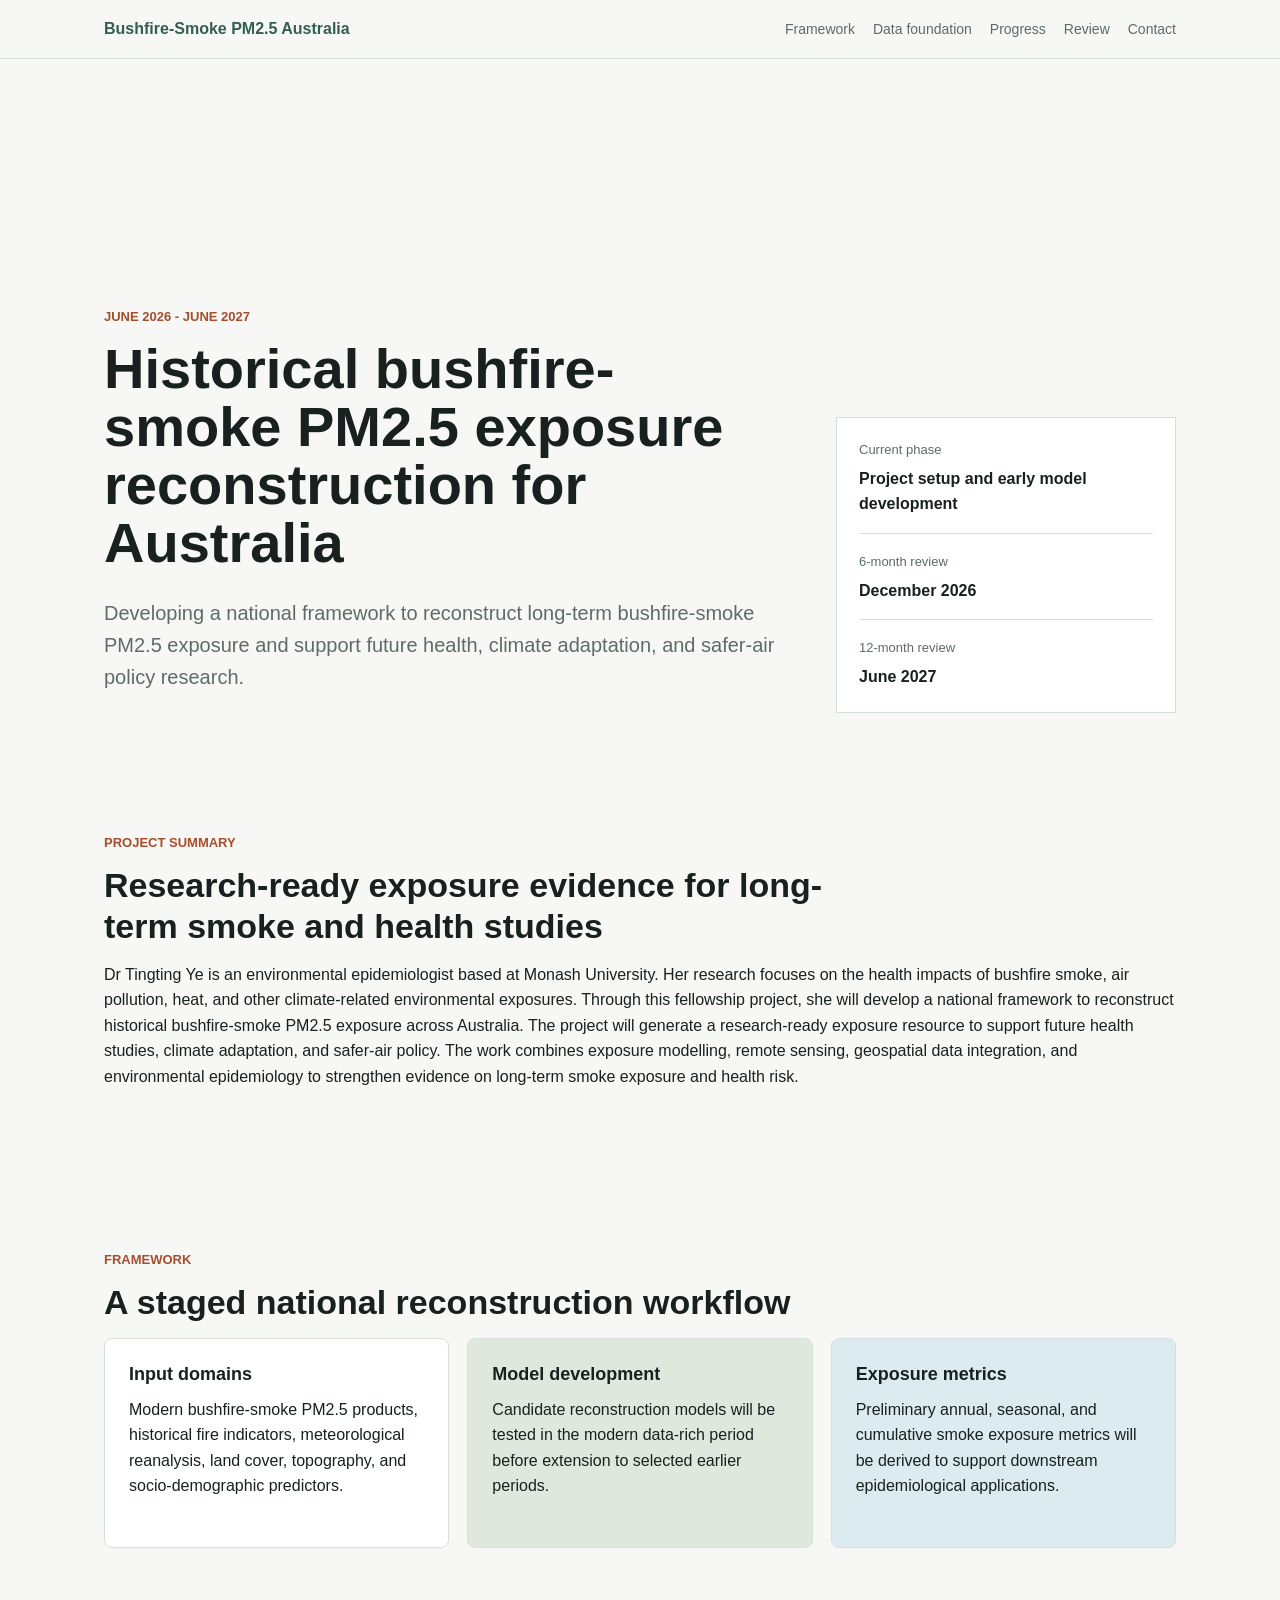
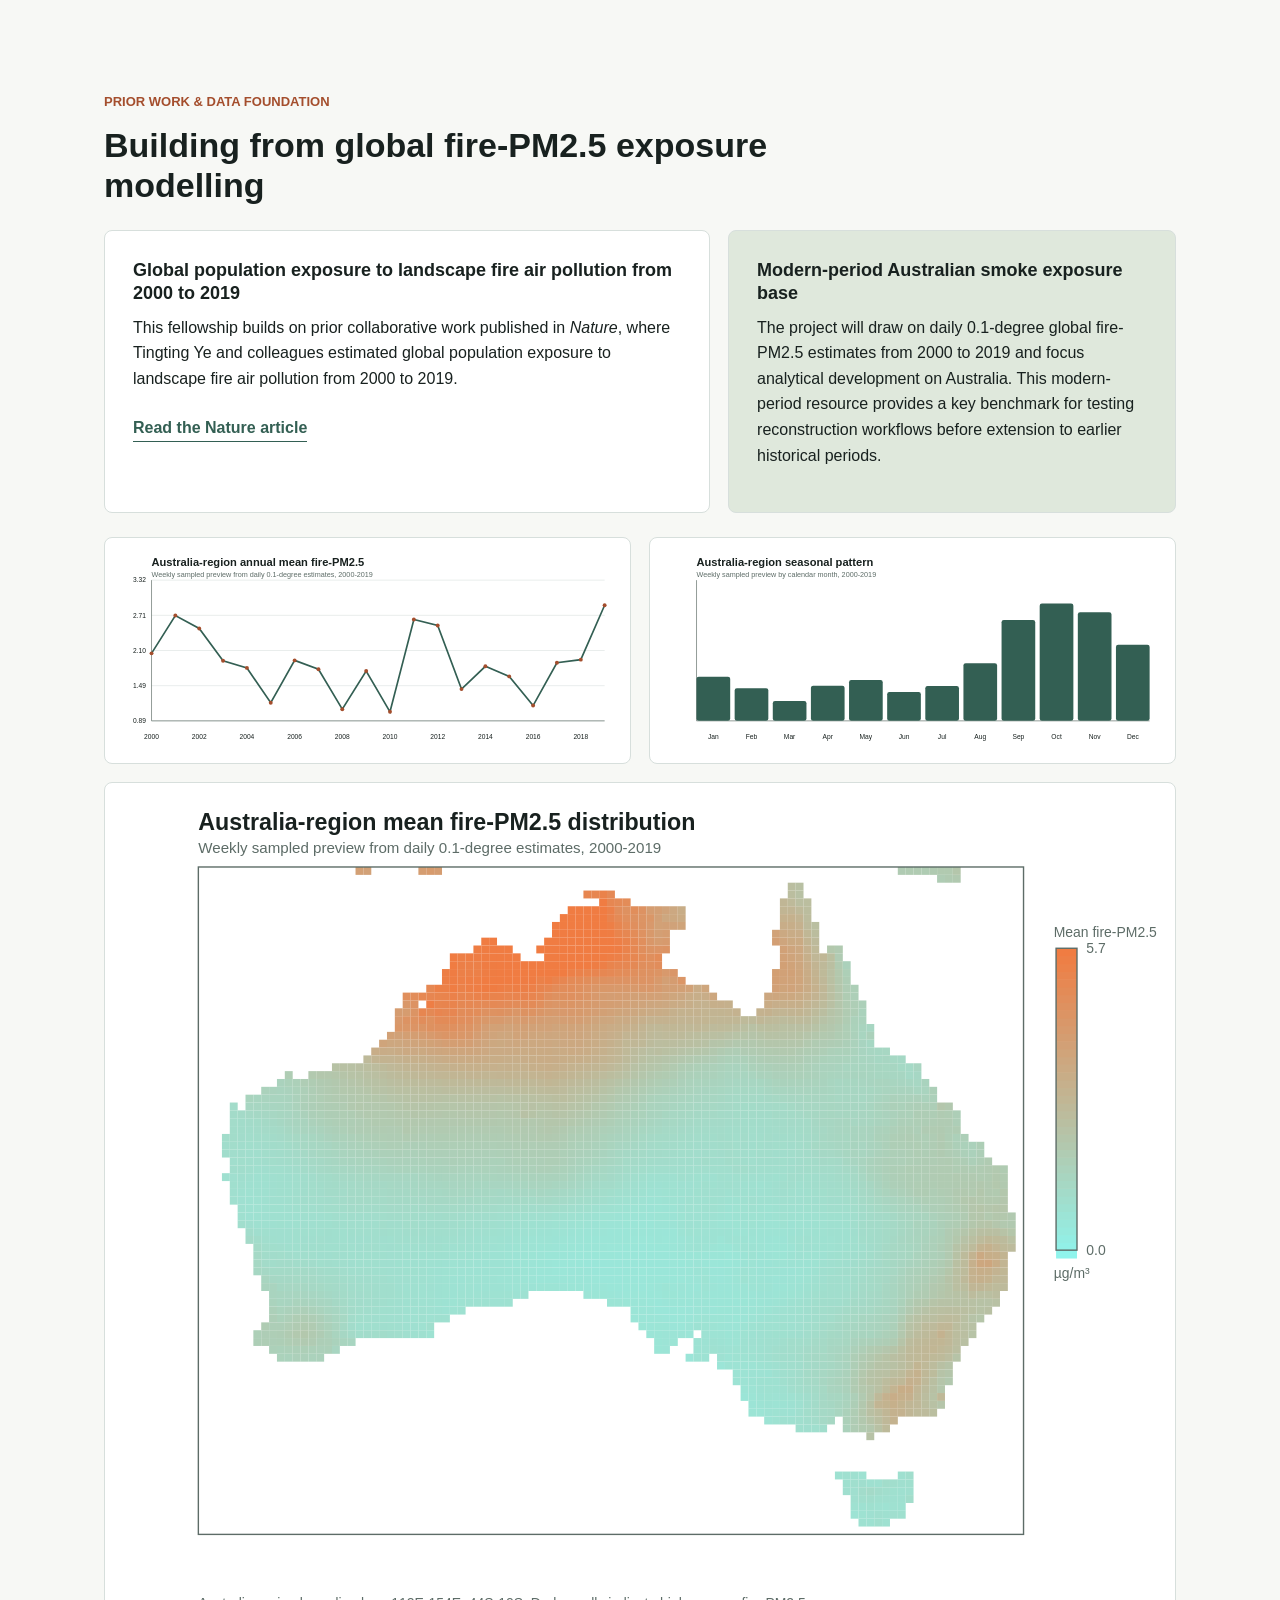
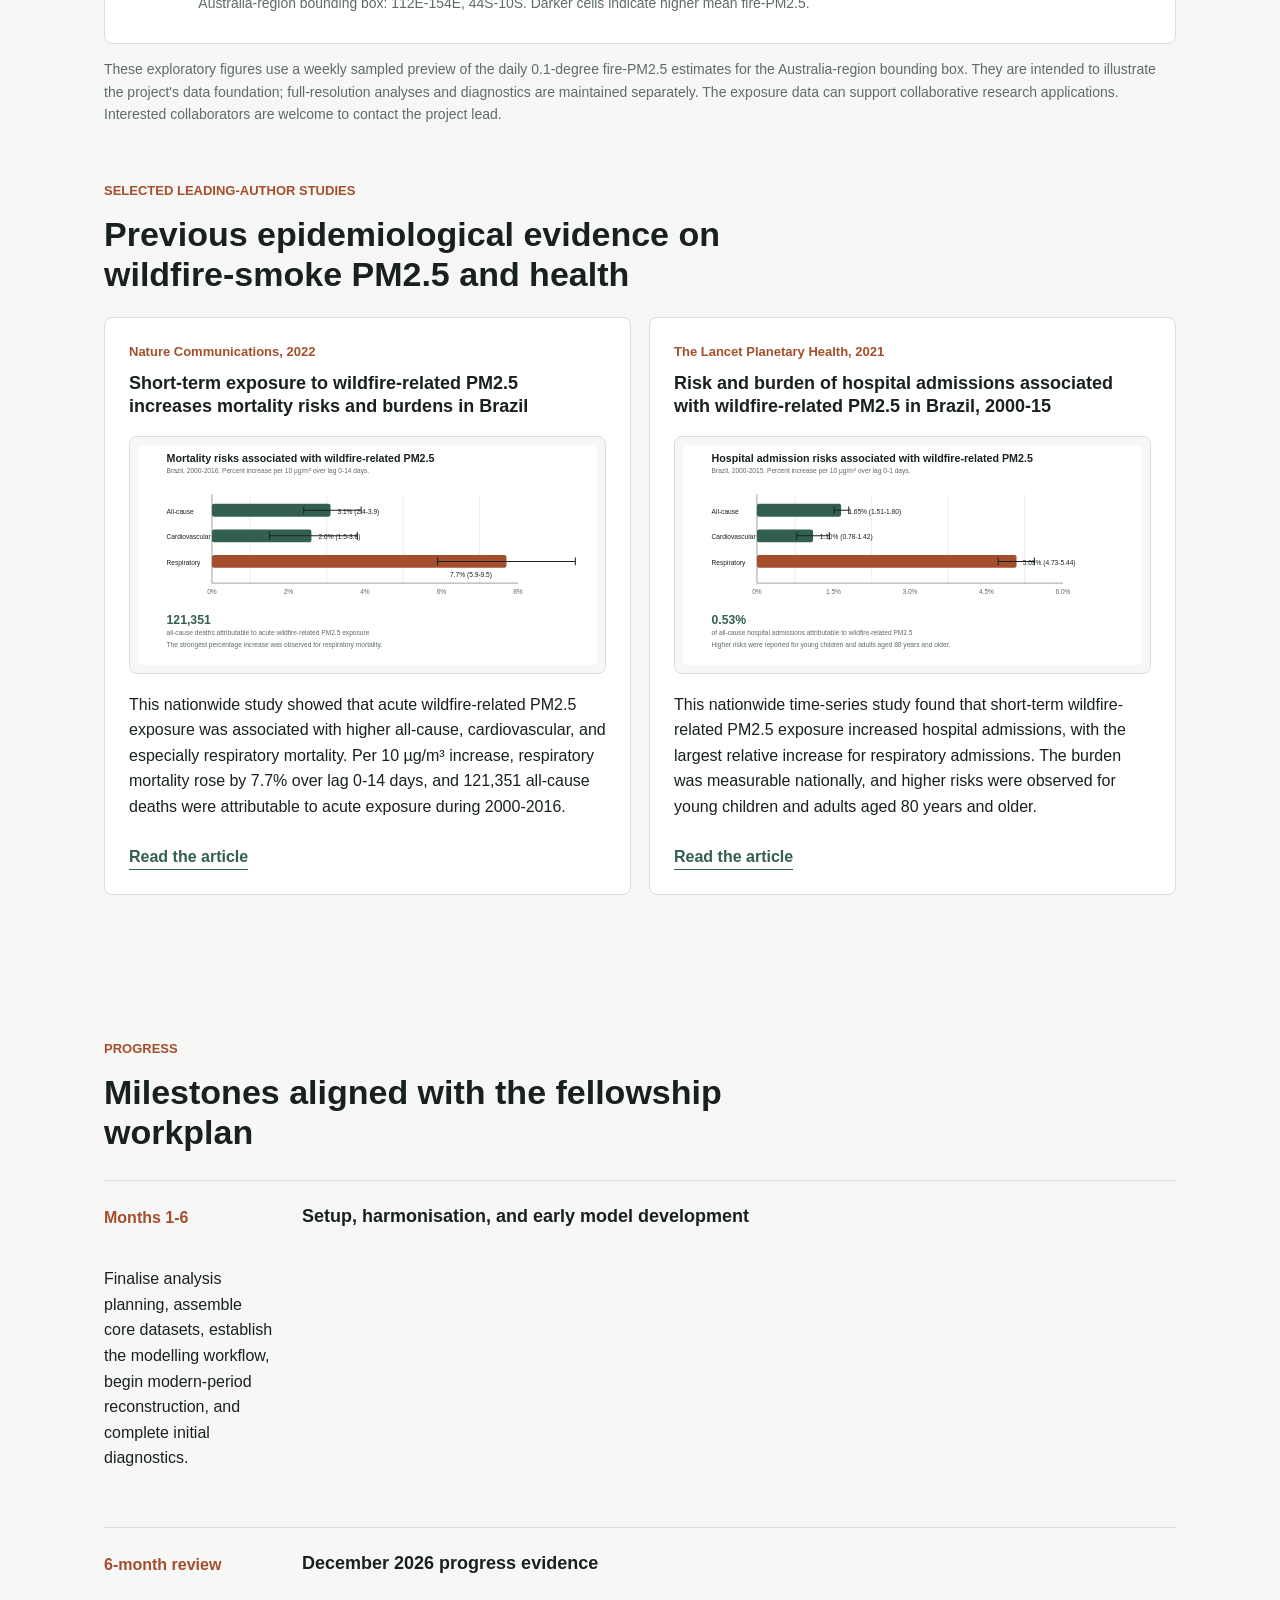
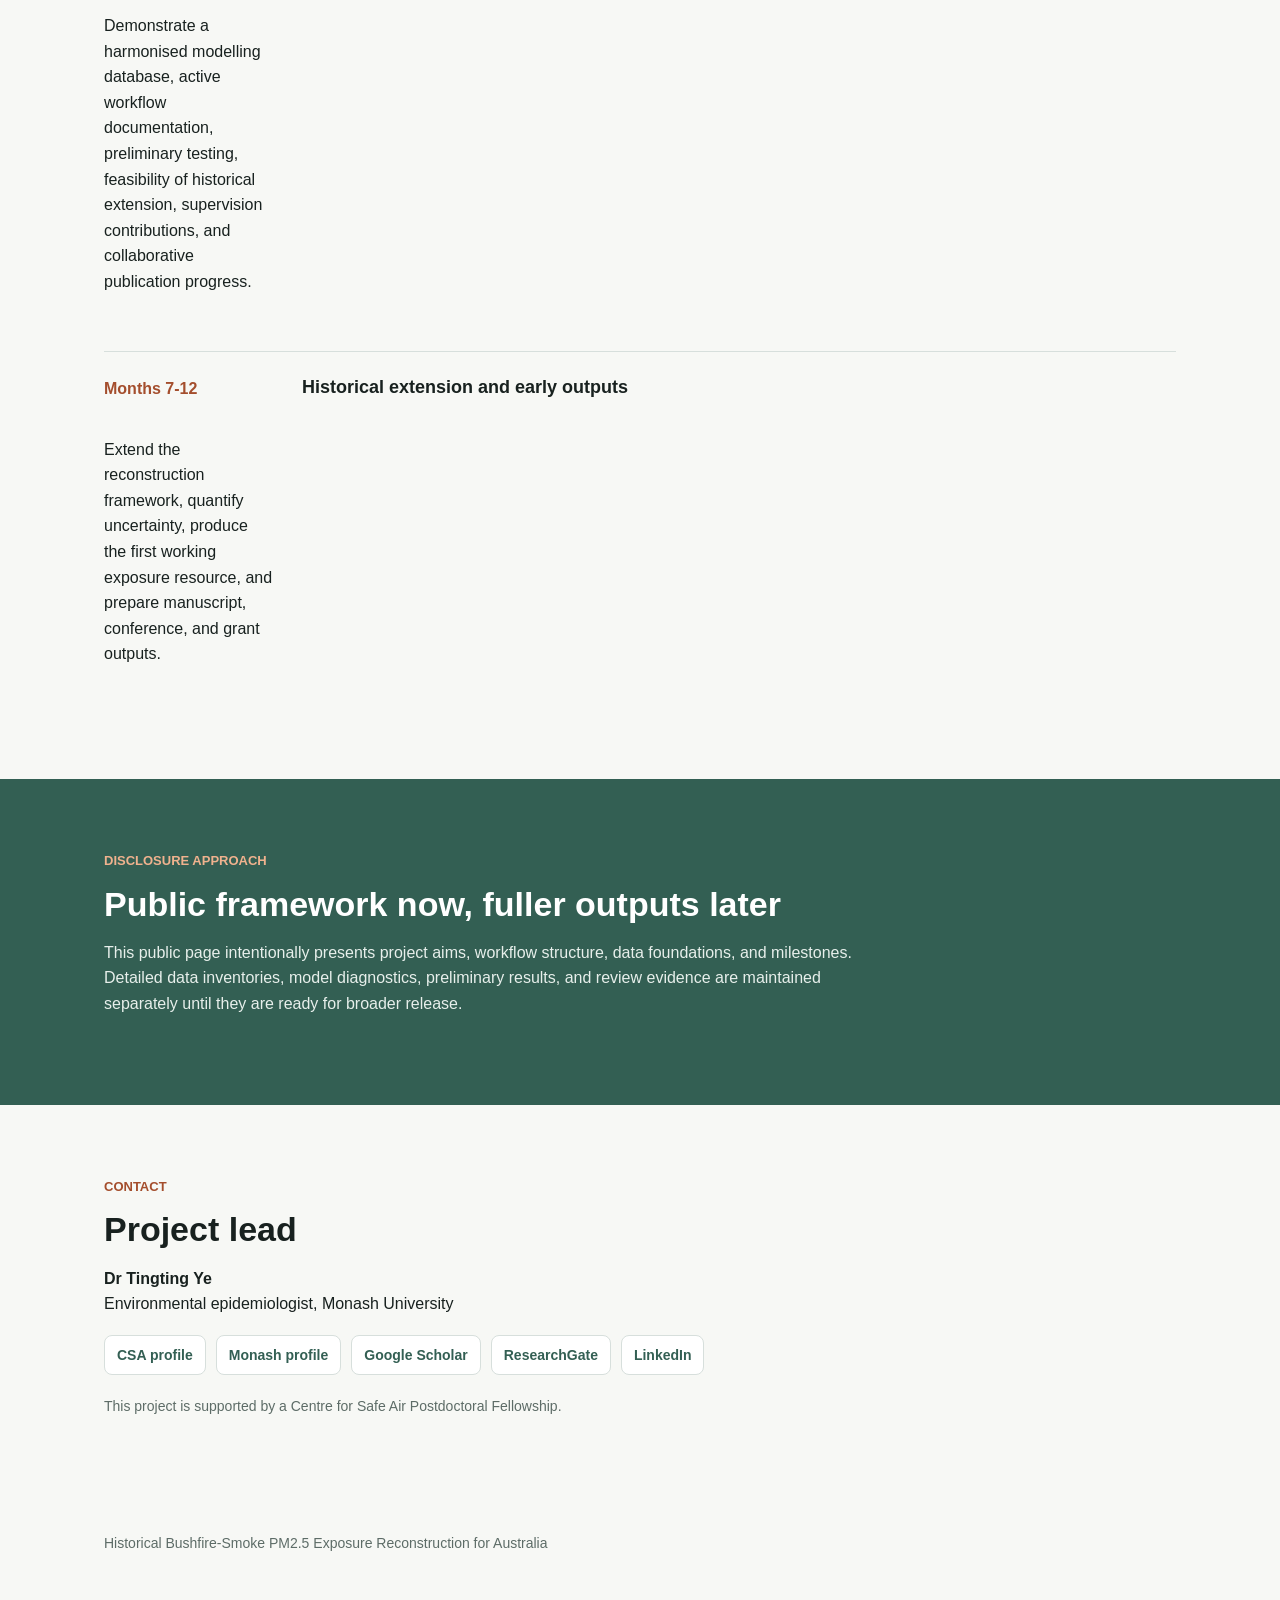
==== commit 9a71bd5e: "Refine evidence figures and map" ====
--- a/index.html
+++ b/index.html
@@ -110,13 +110,19 @@
         <article class="publication-card">
           <span>Nature Communications, 2022</span>
           <h3>Short-term exposure to wildfire-related PM2.5 increases mortality risks and burdens in Brazil</h3>
-          <p>A nationwide study led by Tingting Ye quantifying mortality risks and burdens associated with short-term wildfire-related PM2.5 exposure in Brazil.</p>
+          <figure class="publication-figure">
+            <img src="assets/brazil_mortality_results.svg" alt="Summary chart showing mortality risk increases associated with wildfire-related PM2.5 in Brazil">
+          </figure>
+          <p>This nationwide study showed that acute wildfire-related PM2.5 exposure was associated with higher all-cause, cardiovascular, and especially respiratory mortality. Per 10 µg/m³ increase, respiratory mortality rose by 7.7% over lag 0-14 days, and 121,351 all-cause deaths were attributable to acute exposure during 2000-2016.</p>
           <a class="text-link" href="https://www.nature.com/articles/s41467-022-35326-x">Read the article</a>
         </article>
         <article class="publication-card">
           <span>The Lancet Planetary Health, 2021</span>
           <h3>Risk and burden of hospital admissions associated with wildfire-related PM2.5 in Brazil, 2000-15</h3>
-          <p>A nationwide time-series study led by Tingting Ye examining hospital admission risks and burdens associated with wildfire-related PM2.5 exposure.</p>
+          <figure class="publication-figure">
+            <img src="assets/brazil_hospital_admissions_results.svg" alt="Summary chart showing hospital admission risk increases associated with wildfire-related PM2.5 in Brazil">
+          </figure>
+          <p>This nationwide time-series study found that short-term wildfire-related PM2.5 exposure increased hospital admissions, with the largest relative increase for respiratory admissions. The burden was measurable nationally, and higher risks were observed for young children and adults aged 80 years and older.</p>
           <a class="text-link" href="https://www.thelancet.com/journals/lanplh/article/PIIS2542-5196(21)00173-X/fulltext">Read the article</a>
         </article>
       </div>
--- a/style.css
+++ b/style.css
@@ -261,6 +261,20 @@
   font-weight: 700;
 }
 
+.publication-figure {
+  margin: 18px 0;
+  padding: 8px;
+  background: var(--paper);
+  border: 1px solid var(--line);
+  border-radius: 8px;
+}
+
+.publication-figure img {
+  display: block;
+  width: 100%;
+  height: auto;
+}
+
 .timeline {
   display: grid;
   gap: 16px;
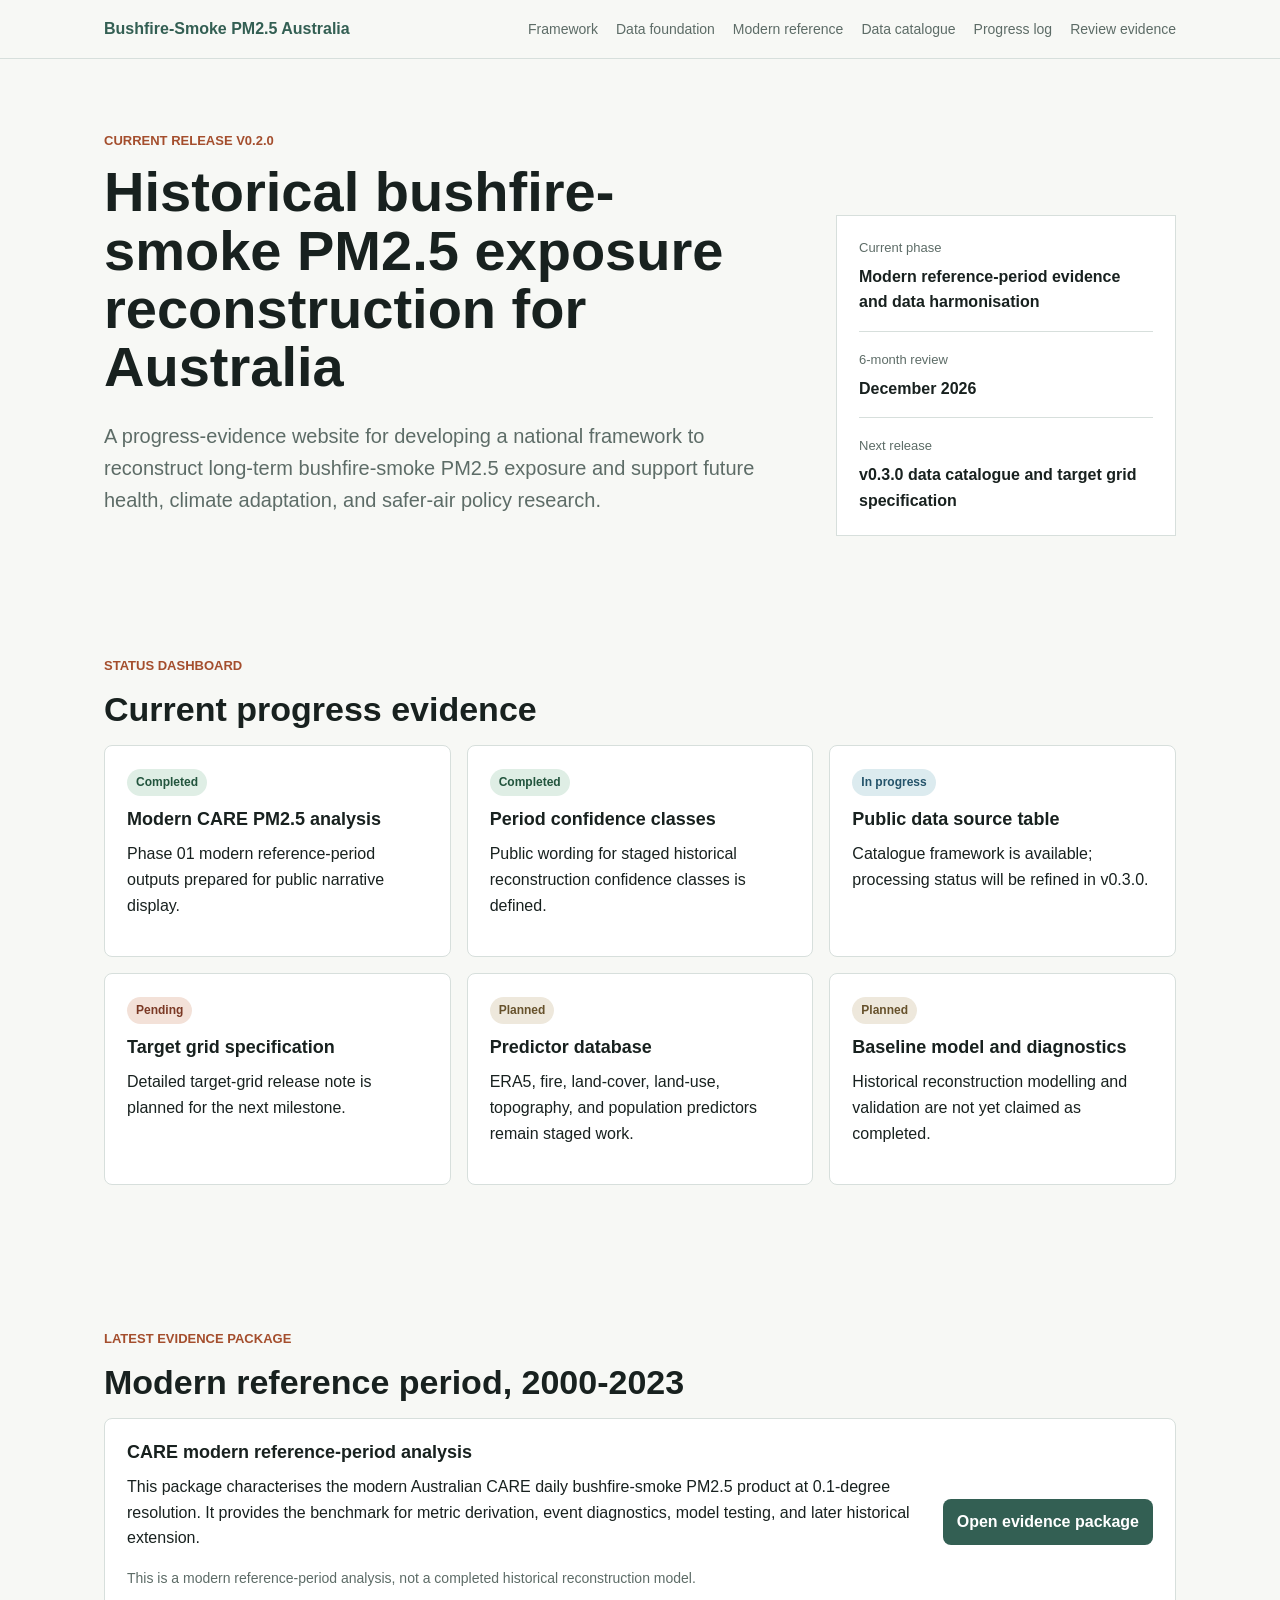
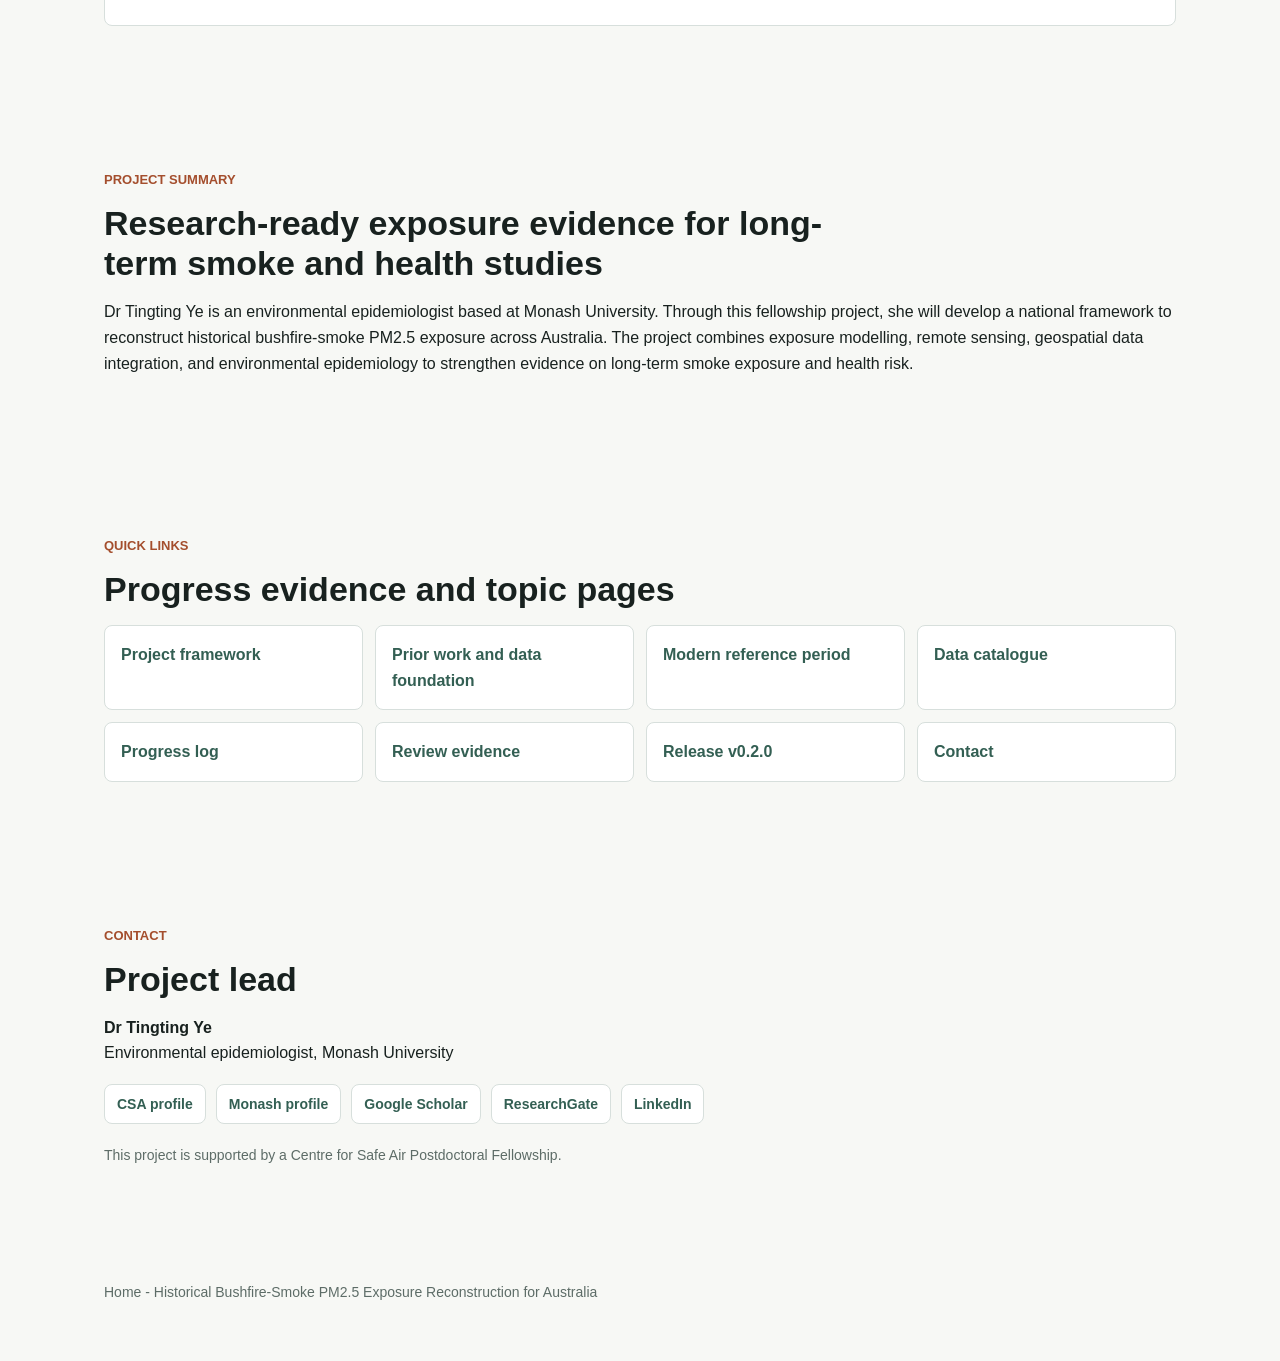
==== commit aa73f56b: "Release v0.2.0 progress evidence site" ====
--- a/index.html
+++ b/index.html
@@ -4,181 +4,28 @@
   <meta charset="utf-8">
   <meta name="viewport" content="width=device-width, initial-scale=1">
   <title>Historical Bushfire-Smoke PM2.5 Exposure Reconstruction for Australia</title>
-  <meta name="description" content="A research project developing a national framework for reconstructing historical bushfire-smoke PM2.5 exposure across Australia.">
   <link rel="stylesheet" href="style.css">
+  
 </head>
 <body>
-  <header class="site-header">
-    <nav class="nav" aria-label="Main navigation">
-      <a class="brand" href="#top">Bushfire-Smoke PM2.5 Australia</a>
-      <div class="nav-links">
-        <a href="#framework">Framework</a>
-        <a href="#data-foundation">Data foundation</a>
-        <a href="#progress">Progress</a>
-        <a href="#review">Review</a>
-        <a href="#contact">Contact</a>
-      </div>
-    </nav>
-  </header>
-
-  <main id="top">
-    <section class="hero">
-      <div class="hero-copy">
-        <p class="eyebrow">June 2026 - June 2027</p>
-        <h1>Historical bushfire-smoke PM2.5 exposure reconstruction for Australia</h1>
-        <p class="lead">Developing a national framework to reconstruct long-term bushfire-smoke PM2.5 exposure and support future health, climate adaptation, and safer-air policy research.</p>
-      </div>
-      <aside class="status-panel" aria-label="Project status">
-        <div>
-          <span class="status-label">Current phase</span>
-          <strong>Project setup and early model development</strong>
-        </div>
-        <div>
-          <span class="status-label">6-month review</span>
-          <strong>December 2026</strong>
-        </div>
-        <div>
-          <span class="status-label">12-month review</span>
-          <strong>June 2027</strong>
-        </div>
-      </aside>
-    </section>
-
-    <section class="section" id="summary">
-      <div class="section-heading">
-        <p class="eyebrow">Project Summary</p>
-        <h2>Research-ready exposure evidence for long-term smoke and health studies</h2>
-      </div>
-      <p>Dr Tingting Ye is an environmental epidemiologist based at Monash University. Her research focuses on the health impacts of bushfire smoke, air pollution, heat, and other climate-related environmental exposures. Through this fellowship project, she will develop a national framework to reconstruct historical bushfire-smoke PM2.5 exposure across Australia. The project will generate a research-ready exposure resource to support future health studies, climate adaptation, and safer-air policy. The work combines exposure modelling, remote sensing, geospatial data integration, and environmental epidemiology to strengthen evidence on long-term smoke exposure and health risk.</p>
-    </section>
-
-    <section class="section split" id="framework">
-      <div class="section-heading">
-        <p class="eyebrow">Framework</p>
-        <h2>A staged national reconstruction workflow</h2>
-      </div>
-      <div class="grid three">
-        <article class="card">
-          <h3>Input domains</h3>
-          <p>Modern bushfire-smoke PM2.5 products, historical fire indicators, meteorological reanalysis, land cover, topography, and socio-demographic predictors.</p>
-        </article>
-        <article class="card">
-          <h3>Model development</h3>
-          <p>Candidate reconstruction models will be tested in the modern data-rich period before extension to selected earlier periods.</p>
-        </article>
-        <article class="card">
-          <h3>Exposure metrics</h3>
-          <p>Preliminary annual, seasonal, and cumulative smoke exposure metrics will be derived to support downstream epidemiological applications.</p>
-        </article>
-      </div>
-    </section>
-
-    <section class="section" id="data-foundation">
-      <div class="section-heading">
-        <p class="eyebrow">Prior Work & Data Foundation</p>
-        <h2>Building from global fire-PM2.5 exposure modelling</h2>
-      </div>
-      <div class="foundation-layout">
-        <article class="feature-card">
-          <h3>Global population exposure to landscape fire air pollution from 2000 to 2019</h3>
-          <p>This fellowship builds on prior collaborative work published in <em>Nature</em>, where Tingting Ye and colleagues estimated global population exposure to landscape fire air pollution from 2000 to 2019.</p>
-          <a class="text-link" href="https://www.nature.com/articles/s41586-023-06398-6">Read the Nature article</a>
-        </article>
-        <article class="feature-card muted-card">
-          <h3>Modern-period Australian smoke exposure base</h3>
-          <p>The project will draw on daily 0.1-degree global fire-PM2.5 estimates from 2000 to 2019 and focus analytical development on Australia. This modern-period resource provides a key benchmark for testing reconstruction workflows before extension to earlier historical periods.</p>
-        </article>
-      </div>
-      <div class="chart-grid" aria-label="Australian fire-PM2.5 exploratory preview charts">
-        <figure>
-          <img src="assets/australia_fire_pm25_annual.svg" alt="Annual mean fire-PM2.5 trend for Australia-region weekly sampled preview from 2000 to 2019">
-        </figure>
-        <figure>
-          <img src="assets/australia_fire_pm25_monthly.svg" alt="Seasonal pattern of Australia-region fire-PM2.5 weekly sampled preview">
-        </figure>
-        <figure class="wide-figure">
-          <img src="assets/australia_fire_pm25_map.svg" alt="Spatial distribution of mean Australia-region fire-PM2.5 weekly sampled preview from 2000 to 2019">
-        </figure>
-      </div>
-      <p class="small">These exploratory figures use a weekly sampled preview of the daily 0.1-degree fire-PM2.5 estimates for the Australia-region bounding box. They are intended to illustrate the project's data foundation; full-resolution analyses and diagnostics are maintained separately. The exposure data can support collaborative research applications. Interested collaborators are welcome to contact the project lead.</p>
-
-      <div class="section-heading publication-heading">
-        <p class="eyebrow">Selected Leading-Author Studies</p>
-        <h2>Previous epidemiological evidence on wildfire-smoke PM2.5 and health</h2>
-      </div>
-      <div class="publication-list">
-        <article class="publication-card">
-          <span>Nature Communications, 2022</span>
-          <h3>Short-term exposure to wildfire-related PM2.5 increases mortality risks and burdens in Brazil</h3>
-          <figure class="publication-figure">
-            <img src="assets/brazil_mortality_results.svg" alt="Summary chart showing mortality risk increases associated with wildfire-related PM2.5 in Brazil">
-          </figure>
-          <p>This nationwide study showed that acute wildfire-related PM2.5 exposure was associated with higher all-cause, cardiovascular, and especially respiratory mortality. Per 10 µg/m³ increase, respiratory mortality rose by 7.7% over lag 0-14 days, and 121,351 all-cause deaths were attributable to acute exposure during 2000-2016.</p>
-          <a class="text-link" href="https://www.nature.com/articles/s41467-022-35326-x">Read the article</a>
-        </article>
-        <article class="publication-card">
-          <span>The Lancet Planetary Health, 2021</span>
-          <h3>Risk and burden of hospital admissions associated with wildfire-related PM2.5 in Brazil, 2000-15</h3>
-          <figure class="publication-figure">
-            <img src="assets/brazil_hospital_admissions_results.svg" alt="Summary chart showing hospital admission risk increases associated with wildfire-related PM2.5 in Brazil">
-          </figure>
-          <p>This nationwide time-series study found that short-term wildfire-related PM2.5 exposure increased hospital admissions, with the largest relative increase for respiratory admissions. The burden was measurable nationally, and higher risks were observed for young children and adults aged 80 years and older.</p>
-          <a class="text-link" href="https://www.thelancet.com/journals/lanplh/article/PIIS2542-5196(21)00173-X/fulltext">Read the article</a>
-        </article>
-      </div>
-    </section>
-
-    <section class="section" id="progress">
-      <div class="section-heading">
-        <p class="eyebrow">Progress</p>
-        <h2>Milestones aligned with the fellowship workplan</h2>
-      </div>
-      <div class="timeline">
-        <div class="timeline-item">
-          <span>Months 1-6</span>
-          <h3>Setup, harmonisation, and early model development</h3>
-          <p>Finalise analysis planning, assemble core datasets, establish the modelling workflow, begin modern-period reconstruction, and complete initial diagnostics.</p>
-        </div>
-        <div class="timeline-item">
-          <span>6-month review</span>
-          <h3>December 2026 progress evidence</h3>
-          <p>Demonstrate a harmonised modelling database, active workflow documentation, preliminary testing, feasibility of historical extension, supervision contributions, and collaborative publication progress.</p>
-        </div>
-        <div class="timeline-item">
-          <span>Months 7-12</span>
-          <h3>Historical extension and early outputs</h3>
-          <p>Extend the reconstruction framework, quantify uncertainty, produce the first working exposure resource, and prepare manuscript, conference, and grant outputs.</p>
-        </div>
-      </div>
-    </section>
-
-    <section class="section notice" id="review">
-      <div>
-        <p class="eyebrow">Disclosure Approach</p>
-        <h2>Public framework now, fuller outputs later</h2>
-        <p>This public page intentionally presents project aims, workflow structure, data foundations, and milestones. Detailed data inventories, model diagnostics, preliminary results, and review evidence are maintained separately until they are ready for broader release.</p>
-      </div>
-    </section>
-
-    <section class="section" id="contact">
-      <div class="section-heading">
-        <p class="eyebrow">Contact</p>
-        <h2>Project lead</h2>
-      </div>
-      <p><strong>Dr Tingting Ye</strong><br>Environmental epidemiologist, Monash University</p>
-      <div class="profile-links" aria-label="Profile links">
-        <a href="https://safeair.org.au/person/tingting-ye/">CSA profile</a>
-        <a href="https://research.monash.edu/en/persons/tingting-ye/">Monash profile</a>
-        <a href="https://scholar.google.com/citations?user=IUh9rCUAAAAJ&hl=en">Google Scholar</a>
-        <a href="https://www.researchgate.net/profile/Tingting-Ye-3">ResearchGate</a>
-        <a href="https://www.linkedin.com/in/tingting-ye-783b5434b/">LinkedIn</a>
-      </div>
-      <p class="small">This project is supported by a Centre for Safe Air Postdoctoral Fellowship.</p>
-    </section>
-  </main>
-
-  <footer class="footer">
-    <p>Historical Bushfire-Smoke PM2.5 Exposure Reconstruction for Australia</p>
-  </footer>
+  <header class="site-header"><nav class="nav" aria-label="Main navigation"><a class="brand" href="index.html">Bushfire-Smoke PM2.5 Australia</a><div class="nav-links"><a href="framework.html">Framework</a><a href="data-foundation.html">Data foundation</a><a href="modern-reference-period.html">Modern reference</a><a href="data-catalogue.html">Data catalogue</a><a href="progress-log.html">Progress log</a><a href="review-evidence.html">Review evidence</a></div></nav></header>
+  <main>
+<section class="hero compact-hero">
+  <div class="hero-copy"><p class="eyebrow">Current release v0.2.0</p><h1>Historical bushfire-smoke PM2.5 exposure reconstruction for Australia</h1><p class="lead">A progress-evidence website for developing a national framework to reconstruct long-term bushfire-smoke PM2.5 exposure and support future health, climate adaptation, and safer-air policy research.</p></div>
+  <aside class="status-panel" aria-label="Project status"><div><span class="status-label">Current phase</span><strong>Modern reference-period evidence and data harmonisation</strong></div><div><span class="status-label">6-month review</span><strong>December 2026</strong></div><div><span class="status-label">Next release</span><strong>v0.3.0 data catalogue and target grid specification</strong></div></aside>
+</section>
+<section class="section"><div class="section-heading"><p class="eyebrow">Status Dashboard</p><h2>Current progress evidence</h2></div><div class="dashboard-grid">
+  <article class="status-card"><span class="badge completed">Completed</span><h3>Modern CARE PM2.5 analysis</h3><p>Phase 01 modern reference-period outputs prepared for public narrative display.</p></article>
+  <article class="status-card"><span class="badge completed">Completed</span><h3>Period confidence classes</h3><p>Public wording for staged historical reconstruction confidence classes is defined.</p></article>
+  <article class="status-card"><span class="badge in-progress">In progress</span><h3>Public data source table</h3><p>Catalogue framework is available; processing status will be refined in v0.3.0.</p></article>
+  <article class="status-card"><span class="badge pending">Pending</span><h3>Target grid specification</h3><p>Detailed target-grid release note is planned for the next milestone.</p></article>
+  <article class="status-card"><span class="badge planned">Planned</span><h3>Predictor database</h3><p>ERA5, fire, land-cover, land-use, topography, and population predictors remain staged work.</p></article>
+  <article class="status-card"><span class="badge planned">Planned</span><h3>Baseline model and diagnostics</h3><p>Historical reconstruction modelling and validation are not yet claimed as completed.</p></article>
+</div></section>
+<section class="section split"><div class="section-heading"><p class="eyebrow">Latest Evidence Package</p><h2>Modern reference period, 2000-2023</h2></div><div class="feature-panel"><div><h3>CARE modern reference-period analysis</h3><p>This package characterises the modern Australian CARE daily bushfire-smoke PM2.5 product at 0.1-degree resolution. It provides the benchmark for metric derivation, event diagnostics, model testing, and later historical extension.</p><p class="small">This is a modern reference-period analysis, not a completed historical reconstruction model.</p></div><a class="button-link" href="modern-reference-period.html">Open evidence package</a></div></section>
+<section class="section"><div class="section-heading"><p class="eyebrow">Project Summary</p><h2>Research-ready exposure evidence for long-term smoke and health studies</h2></div><p>Dr Tingting Ye is an environmental epidemiologist based at Monash University. Through this fellowship project, she will develop a national framework to reconstruct historical bushfire-smoke PM2.5 exposure across Australia. The project combines exposure modelling, remote sensing, geospatial data integration, and environmental epidemiology to strengthen evidence on long-term smoke exposure and health risk.</p></section>
+<section class="section"><div class="section-heading"><p class="eyebrow">Quick Links</p><h2>Progress evidence and topic pages</h2></div><div class="link-grid"><a href="framework.html">Project framework</a><a href="data-foundation.html">Prior work and data foundation</a><a href="modern-reference-period.html">Modern reference period</a><a href="data-catalogue.html">Data catalogue</a><a href="progress-log.html">Progress log</a><a href="review-evidence.html">Review evidence</a><a href="releases/v0.2.0/">Release v0.2.0</a><a href="#contact">Contact</a></div></section>
+<section class="section" id="contact"><div class="section-heading"><p class="eyebrow">Contact</p><h2>Project lead</h2></div><p><strong>Dr Tingting Ye</strong><br>Environmental epidemiologist, Monash University</p><div class="profile-links" aria-label="Profile links"><a href="https://safeair.org.au/person/tingting-ye/">CSA profile</a><a href="https://research.monash.edu/en/persons/tingting-ye/">Monash profile</a><a href="https://scholar.google.com/citations?user=IUh9rCUAAAAJ&hl=en">Google Scholar</a><a href="https://www.researchgate.net/profile/Tingting-Ye-3">ResearchGate</a><a href="https://www.linkedin.com/in/tingting-ye-783b5434b/">LinkedIn</a></div><p class="small">This project is supported by a Centre for Safe Air Postdoctoral Fellowship.</p></section></main>
+  <footer class="footer"><p><a href="index.html">Home</a> - Historical Bushfire-Smoke PM2.5 Exposure Reconstruction for Australia</p></footer>
 </body>
 </html>
--- a/style.css
+++ b/style.css
@@ -393,3 +393,50 @@
     gap: 8px;
   }
 }
+
+/* v0.2.0 progress-evidence layout */
+.compact-hero { min-height: auto; padding-top: 72px; }
+.page-hero { max-width: 1120px; margin: 0 auto; padding: 72px 24px 28px; }
+.page-hero h1 { max-width: 900px; }
+.dashboard-grid { display: grid; grid-template-columns: repeat(3, minmax(0, 1fr)); gap: 16px; }
+.status-card, .feature-panel { background: var(--white); border: 1px solid var(--line); border-radius: 8px; padding: 22px; }
+.status-card h3 { margin-top: 12px; }
+.badge { display: inline-flex; align-items: center; min-height: 26px; padding: 4px 9px; border-radius: 999px; font-size: 12px; font-weight: 700; }
+.completed { background: #dfeee5; color: #22543d; }
+.in-progress { background: #dcebef; color: #24536a; }
+.planned { background: #eee8dc; color: #66512b; }
+.pending { background: #f3e1d8; color: #7a3824; }
+.internal-only { background: #ececec; color: #4a4a4a; }
+.feature-panel { display: grid; grid-template-columns: minmax(0, 1fr) auto; align-items: center; gap: 22px; }
+.button-link { display: inline-flex; align-items: center; justify-content: center; padding: 10px 14px; color: var(--white); background: var(--moss); border-radius: 8px; font-weight: 700; }
+.link-grid { display: grid; grid-template-columns: repeat(4, minmax(0, 1fr)); gap: 12px; }
+.link-grid a { padding: 16px; background: var(--white); border: 1px solid var(--line); border-radius: 8px; color: var(--moss); font-weight: 700; }
+.table-wrap { overflow-x: auto; background: var(--white); border: 1px solid var(--line); border-radius: 8px; }
+table { width: 100%; border-collapse: collapse; min-width: 840px; }
+th, td { padding: 13px 14px; border-bottom: 1px solid var(--line); vertical-align: top; text-align: left; }
+th { background: var(--sage); font-size: 14px; }
+.note-band { max-width: none; background: var(--sage); }
+.note-band h2, .note-band p { max-width: 1120px; margin-left: auto; margin-right: auto; }
+.metric-grid { display: grid; grid-template-columns: repeat(4, minmax(0, 1fr)); gap: 10px; }
+.metric-grid span { padding: 12px; background: var(--white); border: 1px solid var(--line); border-radius: 8px; font-weight: 700; color: var(--moss); }
+.figure-block { padding-top: 48px; }
+.figure-message { max-width: 820px; color: var(--muted); font-size: 18px; }
+.figure-note { max-width: 900px; color: var(--muted); font-size: 14px; }
+.figure-block figure { margin: 14px 0 16px; padding: 6px; background: var(--white); border: 1px solid var(--line); border-radius: 8px; }
+.figure-block img { display: block; width: 100%; height: auto; }
+.figure-pair { display: grid; grid-template-columns: repeat(2, minmax(0, 1fr)); gap: 16px; }
+.interactive-chart { min-height: 380px; margin: 16px 0; background: var(--white); border: 1px solid var(--line); border-radius: 8px; padding: 8px; }
+.clean-list { max-width: 900px; }
+.clean-list li { margin: 8px 0; }
+.timeline-log article { background: var(--white); border: 1px solid var(--line); border-radius: 8px; padding: 24px; }
+.timeline-log time { color: var(--rust); font-weight: 700; }
+@media (max-width: 920px) { .dashboard-grid, .link-grid, .metric-grid, .figure-pair { grid-template-columns: 1fr; } .feature-panel { grid-template-columns: 1fr; } }
+.figure-pair figure, .figure-block figure {
+  margin: 0;
+}
+
+.figure-pair figcaption, .figure-block figcaption {
+  margin-top: 0.55rem;
+  color: var(--muted);
+  font-size: 0.94rem;
+}
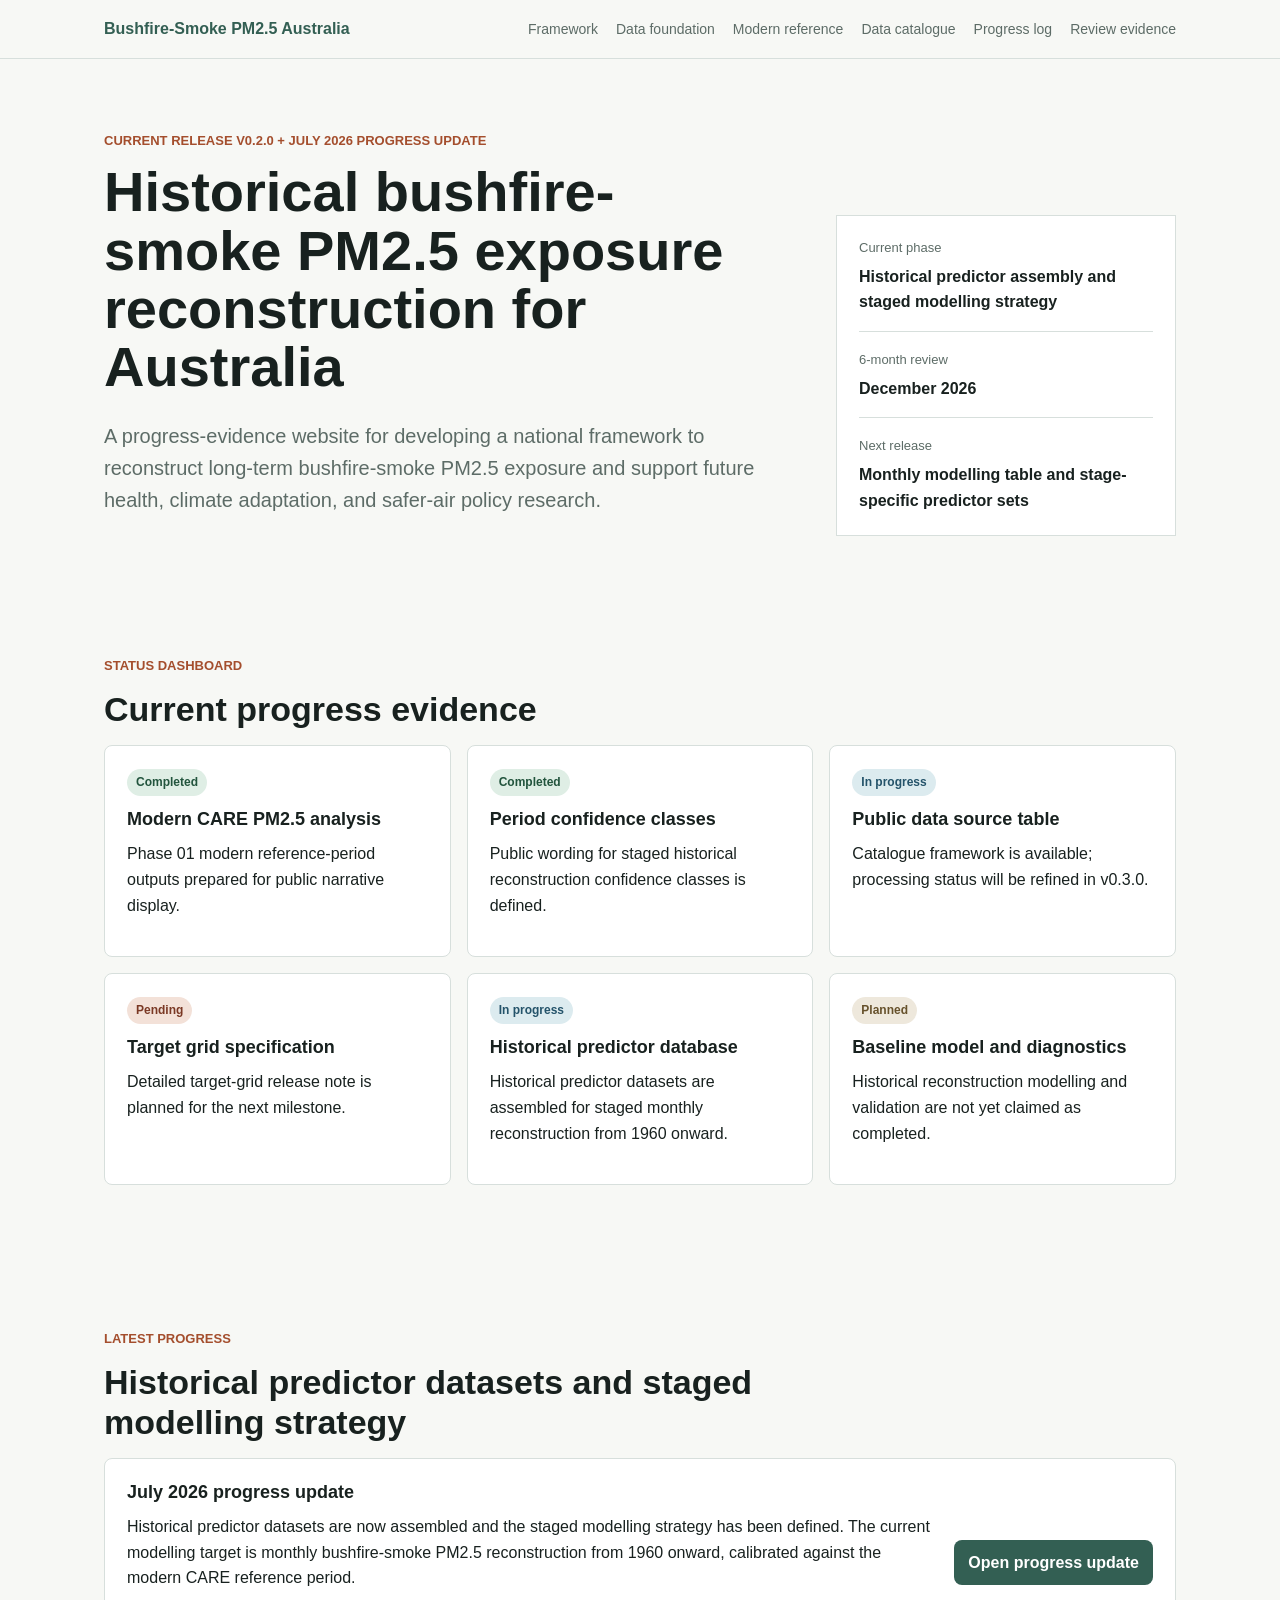
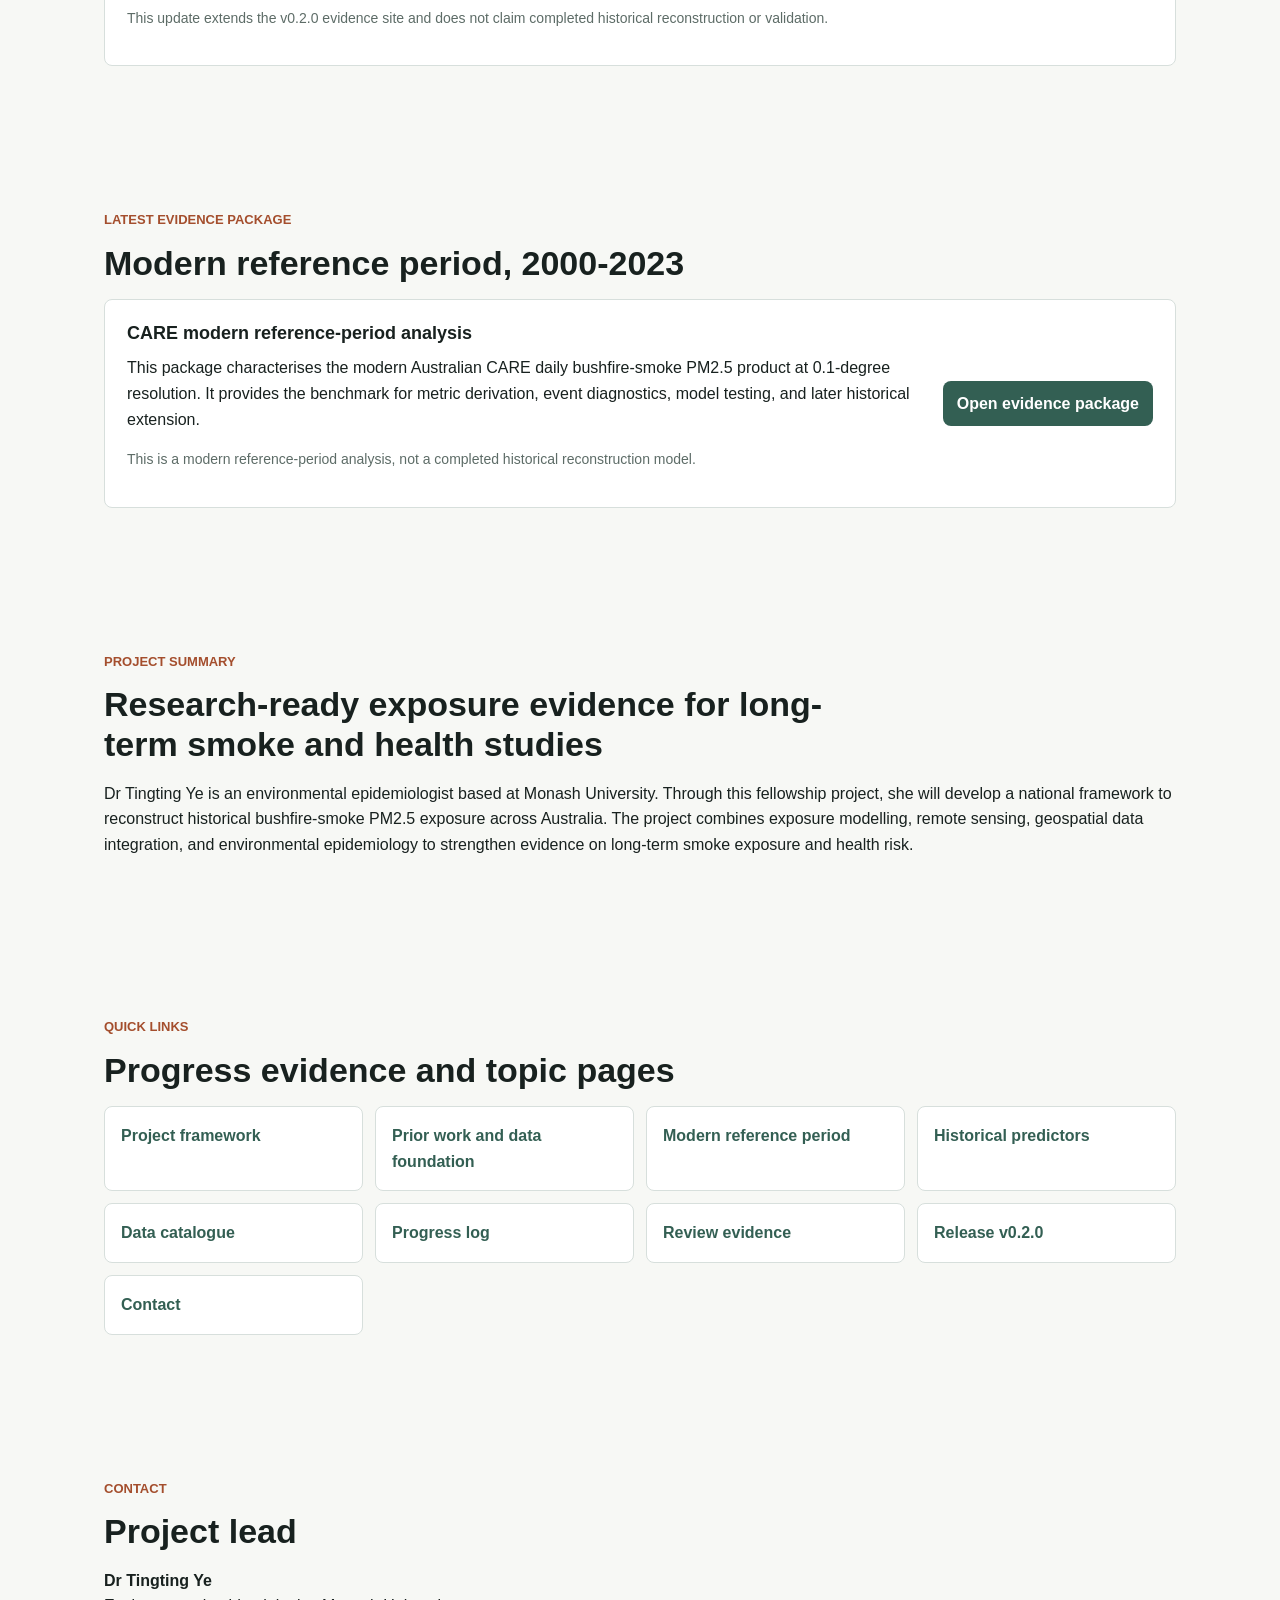
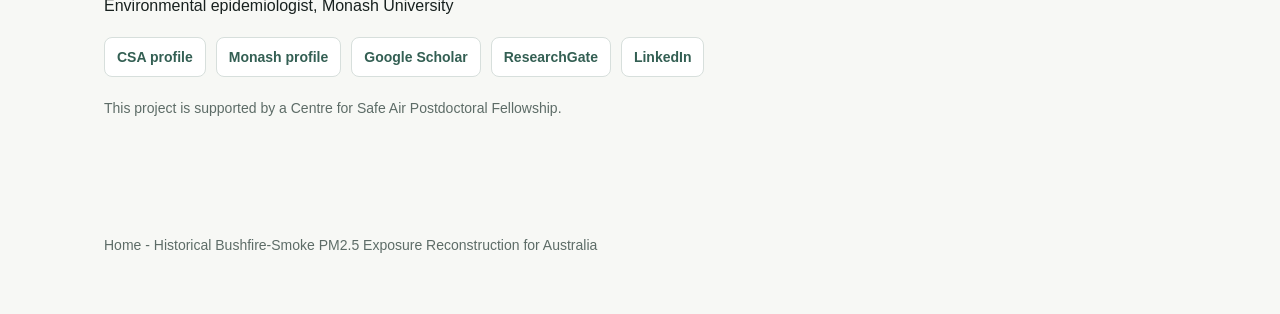
==== commit 08ee8f27: "Add progress update on historical predictor datasets and staged modelling strategy" ====
--- a/index.html
+++ b/index.html
@@ -11,20 +11,21 @@
   <header class="site-header"><nav class="nav" aria-label="Main navigation"><a class="brand" href="index.html">Bushfire-Smoke PM2.5 Australia</a><div class="nav-links"><a href="framework.html">Framework</a><a href="data-foundation.html">Data foundation</a><a href="modern-reference-period.html">Modern reference</a><a href="data-catalogue.html">Data catalogue</a><a href="progress-log.html">Progress log</a><a href="review-evidence.html">Review evidence</a></div></nav></header>
   <main>
 <section class="hero compact-hero">
-  <div class="hero-copy"><p class="eyebrow">Current release v0.2.0</p><h1>Historical bushfire-smoke PM2.5 exposure reconstruction for Australia</h1><p class="lead">A progress-evidence website for developing a national framework to reconstruct long-term bushfire-smoke PM2.5 exposure and support future health, climate adaptation, and safer-air policy research.</p></div>
-  <aside class="status-panel" aria-label="Project status"><div><span class="status-label">Current phase</span><strong>Modern reference-period evidence and data harmonisation</strong></div><div><span class="status-label">6-month review</span><strong>December 2026</strong></div><div><span class="status-label">Next release</span><strong>v0.3.0 data catalogue and target grid specification</strong></div></aside>
+  <div class="hero-copy"><p class="eyebrow">Current release v0.2.0 + July 2026 progress update</p><h1>Historical bushfire-smoke PM2.5 exposure reconstruction for Australia</h1><p class="lead">A progress-evidence website for developing a national framework to reconstruct long-term bushfire-smoke PM2.5 exposure and support future health, climate adaptation, and safer-air policy research.</p></div>
+  <aside class="status-panel" aria-label="Project status"><div><span class="status-label">Current phase</span><strong>Historical predictor assembly and staged modelling strategy</strong></div><div><span class="status-label">6-month review</span><strong>December 2026</strong></div><div><span class="status-label">Next release</span><strong>Monthly modelling table and stage-specific predictor sets</strong></div></aside>
 </section>
 <section class="section"><div class="section-heading"><p class="eyebrow">Status Dashboard</p><h2>Current progress evidence</h2></div><div class="dashboard-grid">
   <article class="status-card"><span class="badge completed">Completed</span><h3>Modern CARE PM2.5 analysis</h3><p>Phase 01 modern reference-period outputs prepared for public narrative display.</p></article>
   <article class="status-card"><span class="badge completed">Completed</span><h3>Period confidence classes</h3><p>Public wording for staged historical reconstruction confidence classes is defined.</p></article>
   <article class="status-card"><span class="badge in-progress">In progress</span><h3>Public data source table</h3><p>Catalogue framework is available; processing status will be refined in v0.3.0.</p></article>
   <article class="status-card"><span class="badge pending">Pending</span><h3>Target grid specification</h3><p>Detailed target-grid release note is planned for the next milestone.</p></article>
-  <article class="status-card"><span class="badge planned">Planned</span><h3>Predictor database</h3><p>ERA5, fire, land-cover, land-use, topography, and population predictors remain staged work.</p></article>
+  <article class="status-card"><span class="badge in-progress">In progress</span><h3>Historical predictor database</h3><p>Historical predictor datasets are assembled for staged monthly reconstruction from 1960 onward.</p></article>
   <article class="status-card"><span class="badge planned">Planned</span><h3>Baseline model and diagnostics</h3><p>Historical reconstruction modelling and validation are not yet claimed as completed.</p></article>
 </div></section>
+<section class="section split"><div class="section-heading"><p class="eyebrow">Latest Progress</p><h2>Historical predictor datasets and staged modelling strategy</h2></div><div class="feature-panel"><div><h3>July 2026 progress update</h3><p>Historical predictor datasets are now assembled and the staged modelling strategy has been defined. The current modelling target is monthly bushfire-smoke PM2.5 reconstruction from 1960 onward, calibrated against the modern CARE reference period.</p><p class="small">This update extends the v0.2.0 evidence site and does not claim completed historical reconstruction or validation.</p></div><a class="button-link" href="historical-predictors-strategy.html">Open progress update</a></div></section>
 <section class="section split"><div class="section-heading"><p class="eyebrow">Latest Evidence Package</p><h2>Modern reference period, 2000-2023</h2></div><div class="feature-panel"><div><h3>CARE modern reference-period analysis</h3><p>This package characterises the modern Australian CARE daily bushfire-smoke PM2.5 product at 0.1-degree resolution. It provides the benchmark for metric derivation, event diagnostics, model testing, and later historical extension.</p><p class="small">This is a modern reference-period analysis, not a completed historical reconstruction model.</p></div><a class="button-link" href="modern-reference-period.html">Open evidence package</a></div></section>
 <section class="section"><div class="section-heading"><p class="eyebrow">Project Summary</p><h2>Research-ready exposure evidence for long-term smoke and health studies</h2></div><p>Dr Tingting Ye is an environmental epidemiologist based at Monash University. Through this fellowship project, she will develop a national framework to reconstruct historical bushfire-smoke PM2.5 exposure across Australia. The project combines exposure modelling, remote sensing, geospatial data integration, and environmental epidemiology to strengthen evidence on long-term smoke exposure and health risk.</p></section>
-<section class="section"><div class="section-heading"><p class="eyebrow">Quick Links</p><h2>Progress evidence and topic pages</h2></div><div class="link-grid"><a href="framework.html">Project framework</a><a href="data-foundation.html">Prior work and data foundation</a><a href="modern-reference-period.html">Modern reference period</a><a href="data-catalogue.html">Data catalogue</a><a href="progress-log.html">Progress log</a><a href="review-evidence.html">Review evidence</a><a href="releases/v0.2.0/">Release v0.2.0</a><a href="#contact">Contact</a></div></section>
+<section class="section"><div class="section-heading"><p class="eyebrow">Quick Links</p><h2>Progress evidence and topic pages</h2></div><div class="link-grid"><a href="framework.html">Project framework</a><a href="data-foundation.html">Prior work and data foundation</a><a href="modern-reference-period.html">Modern reference period</a><a href="historical-predictors-strategy.html">Historical predictors</a><a href="data-catalogue.html">Data catalogue</a><a href="progress-log.html">Progress log</a><a href="review-evidence.html">Review evidence</a><a href="releases/v0.2.0/">Release v0.2.0</a><a href="#contact">Contact</a></div></section>
 <section class="section" id="contact"><div class="section-heading"><p class="eyebrow">Contact</p><h2>Project lead</h2></div><p><strong>Dr Tingting Ye</strong><br>Environmental epidemiologist, Monash University</p><div class="profile-links" aria-label="Profile links"><a href="https://safeair.org.au/person/tingting-ye/">CSA profile</a><a href="https://research.monash.edu/en/persons/tingting-ye/">Monash profile</a><a href="https://scholar.google.com/citations?user=IUh9rCUAAAAJ&hl=en">Google Scholar</a><a href="https://www.researchgate.net/profile/Tingting-Ye-3">ResearchGate</a><a href="https://www.linkedin.com/in/tingting-ye-783b5434b/">LinkedIn</a></div><p class="small">This project is supported by a Centre for Safe Air Postdoctoral Fellowship.</p></section></main>
   <footer class="footer"><p><a href="index.html">Home</a> - Historical Bushfire-Smoke PM2.5 Exposure Reconstruction for Australia</p></footer>
 </body>
--- a/style.css
+++ b/style.css
@@ -440,3 +440,12 @@
   color: var(--muted);
   font-size: 0.94rem;
 }
+
+.strategy-figure img {
+  max-height: 760px;
+  object-fit: contain;
+}
+
+.strategy-figure figcaption {
+  max-width: 920px;
+}
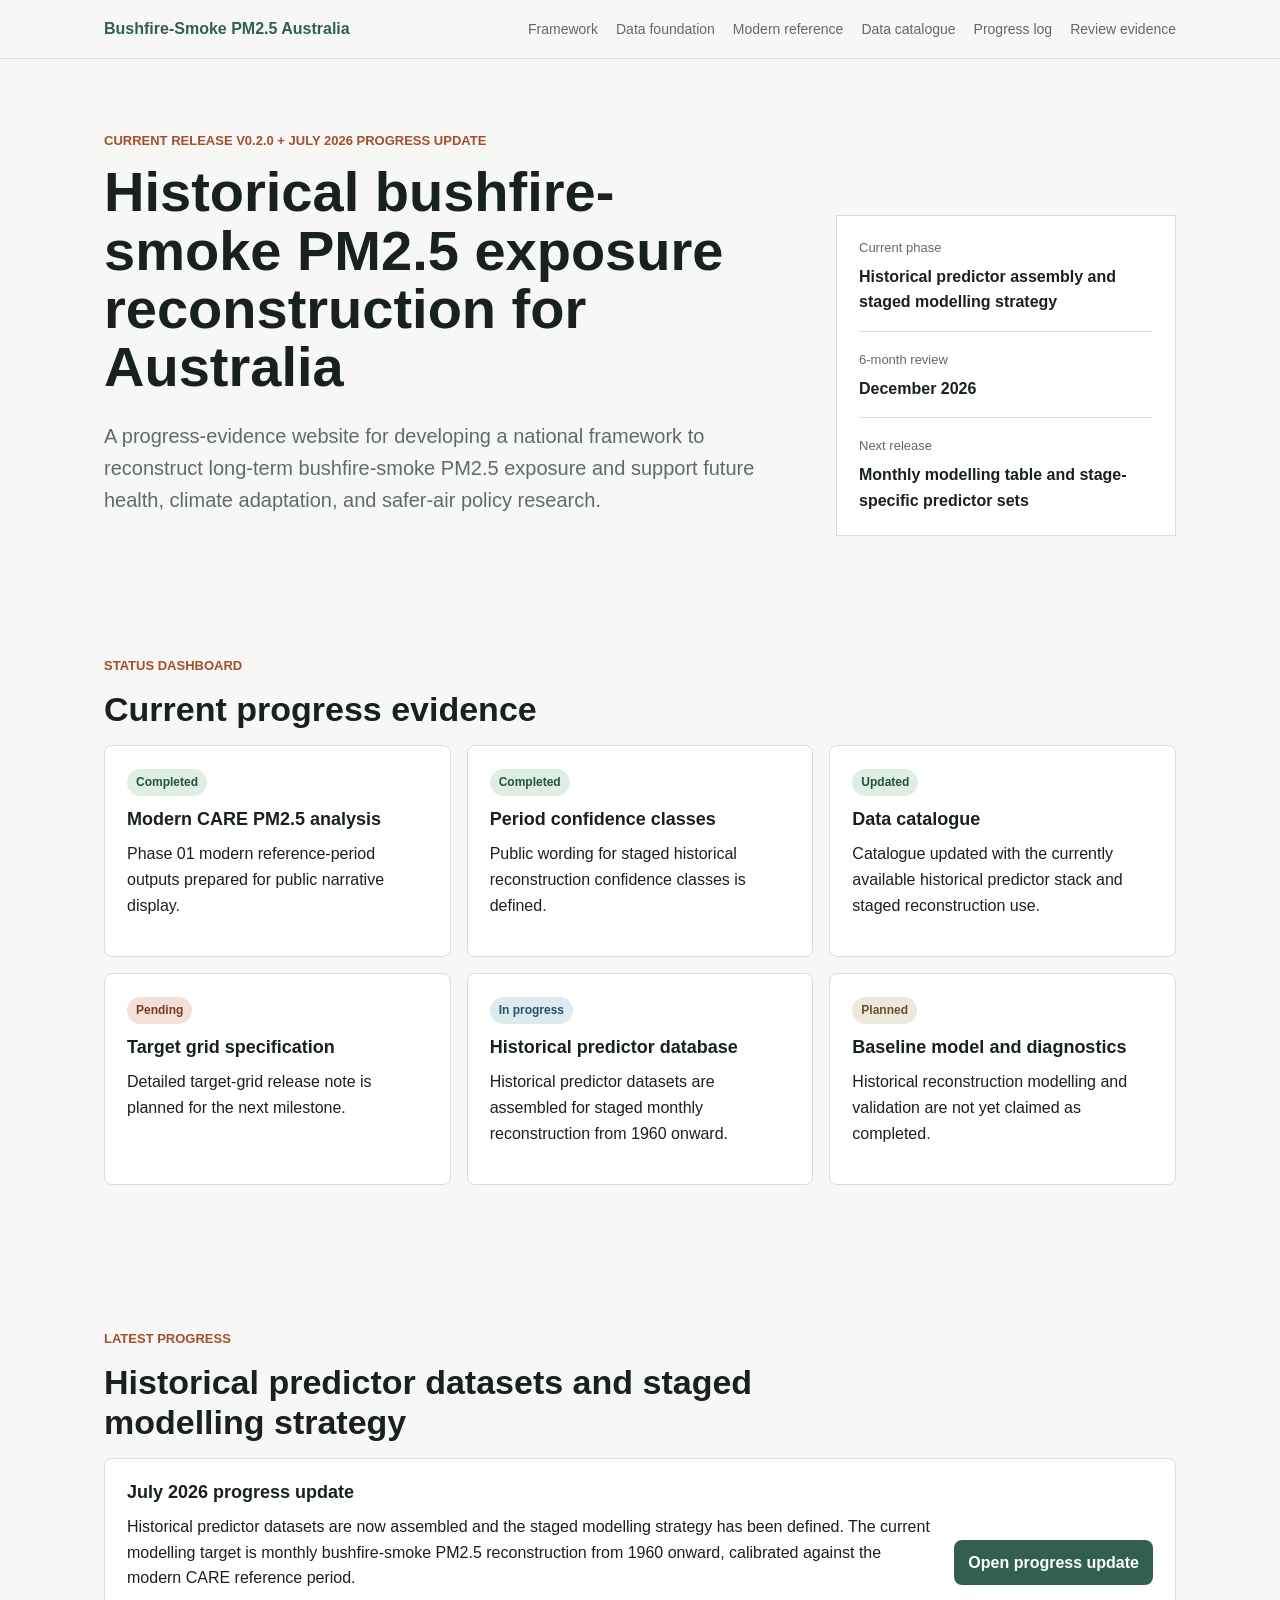
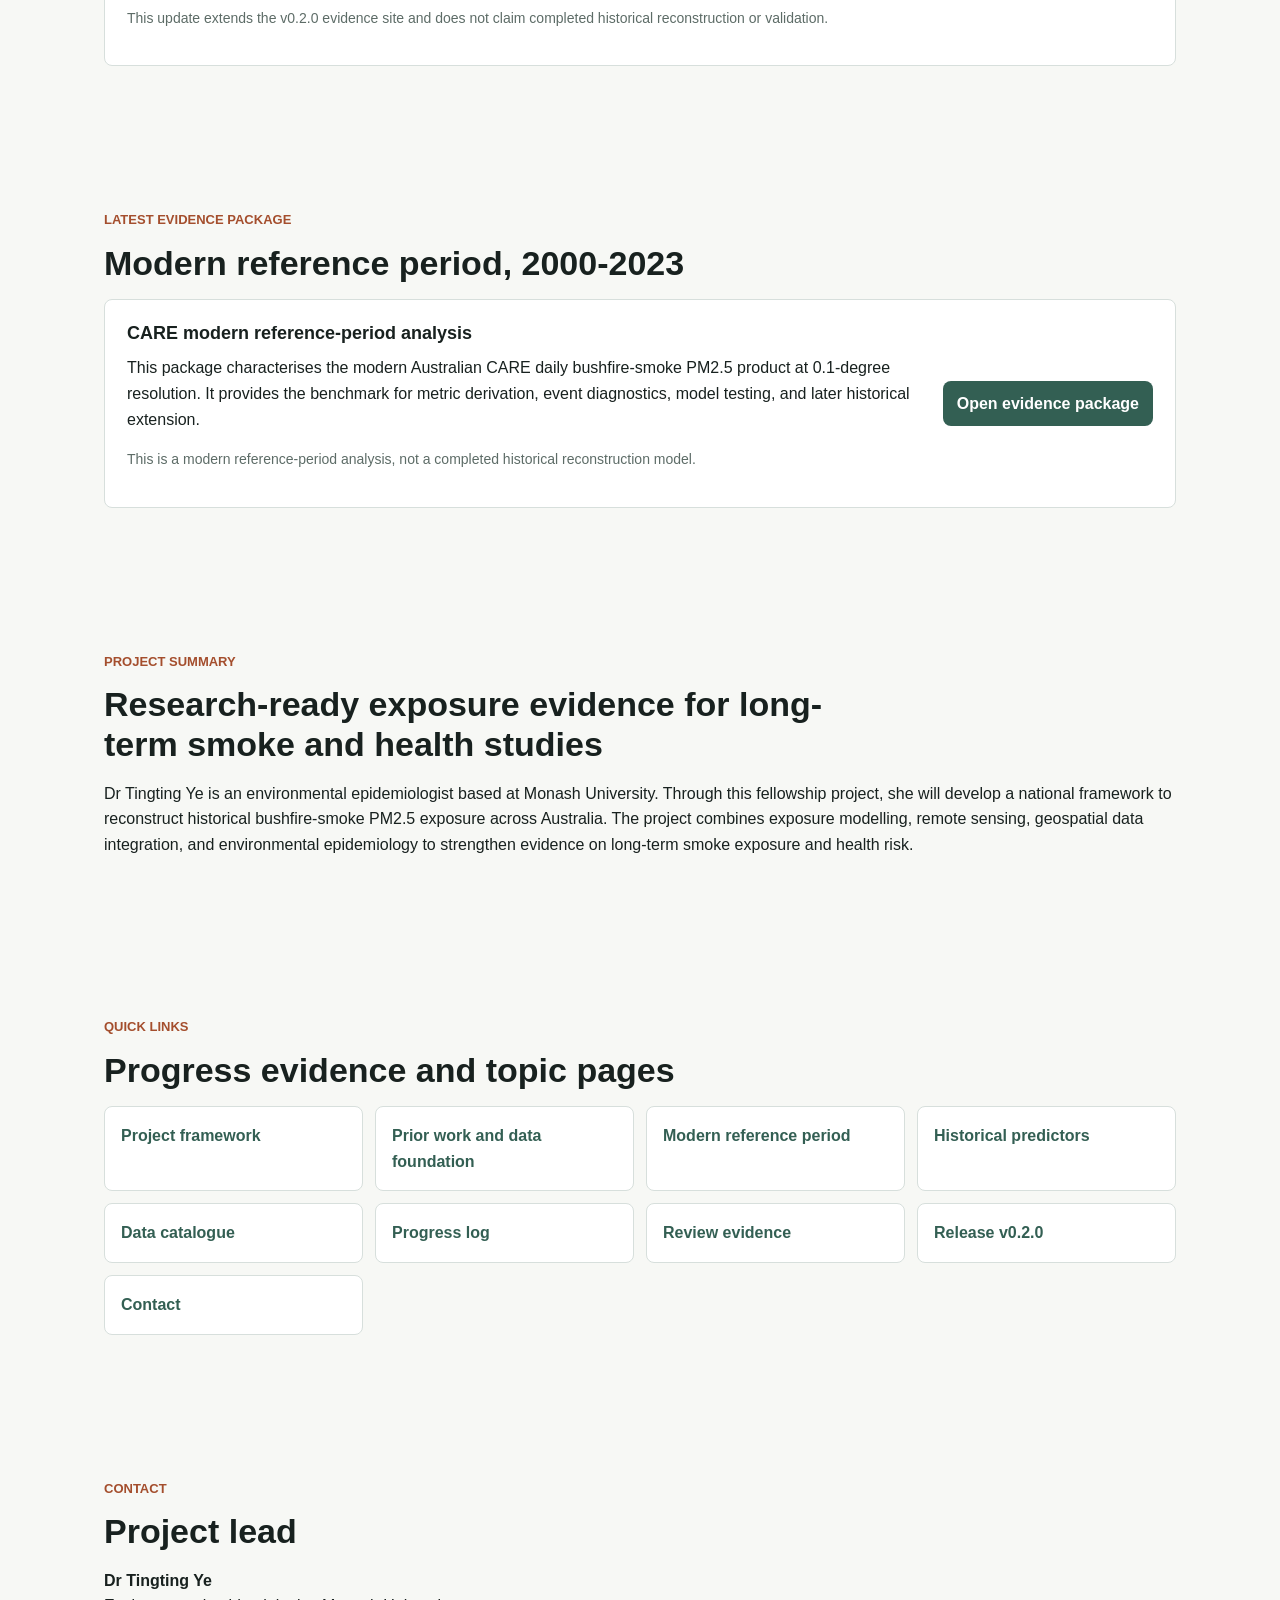
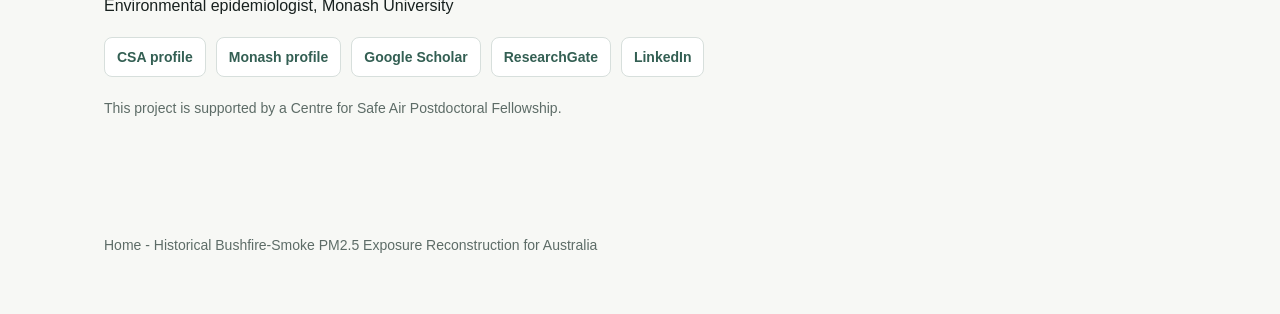
==== commit 7412583a: "Update data catalogue with historical predictor inventory" ====
--- a/index.html
+++ b/index.html
@@ -17,7 +17,7 @@
 <section class="section"><div class="section-heading"><p class="eyebrow">Status Dashboard</p><h2>Current progress evidence</h2></div><div class="dashboard-grid">
   <article class="status-card"><span class="badge completed">Completed</span><h3>Modern CARE PM2.5 analysis</h3><p>Phase 01 modern reference-period outputs prepared for public narrative display.</p></article>
   <article class="status-card"><span class="badge completed">Completed</span><h3>Period confidence classes</h3><p>Public wording for staged historical reconstruction confidence classes is defined.</p></article>
-  <article class="status-card"><span class="badge in-progress">In progress</span><h3>Public data source table</h3><p>Catalogue framework is available; processing status will be refined in v0.3.0.</p></article>
+  <article class="status-card"><span class="badge completed">Updated</span><h3>Data catalogue</h3><p>Catalogue updated with the currently available historical predictor stack and staged reconstruction use.</p></article>
   <article class="status-card"><span class="badge pending">Pending</span><h3>Target grid specification</h3><p>Detailed target-grid release note is planned for the next milestone.</p></article>
   <article class="status-card"><span class="badge in-progress">In progress</span><h3>Historical predictor database</h3><p>Historical predictor datasets are assembled for staged monthly reconstruction from 1960 onward.</p></article>
   <article class="status-card"><span class="badge planned">Planned</span><h3>Baseline model and diagnostics</h3><p>Historical reconstruction modelling and validation are not yet claimed as completed.</p></article>
